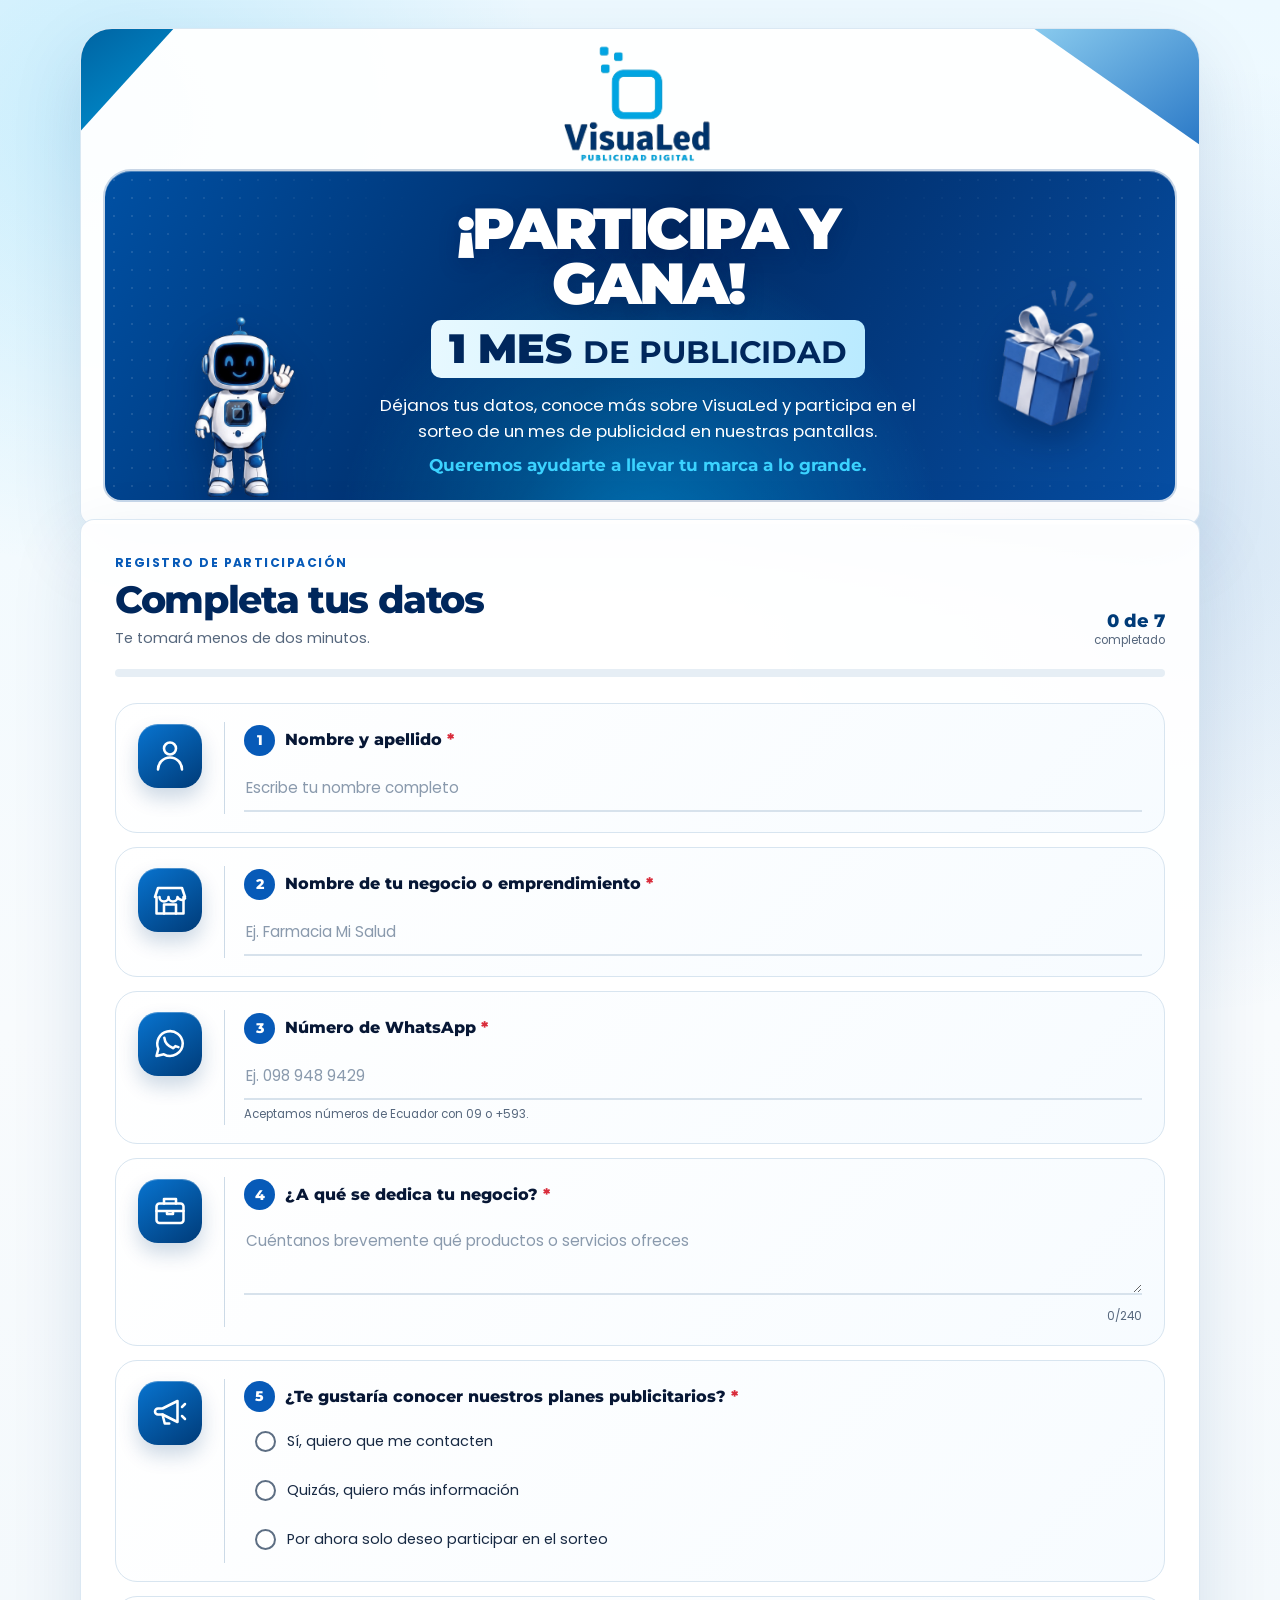
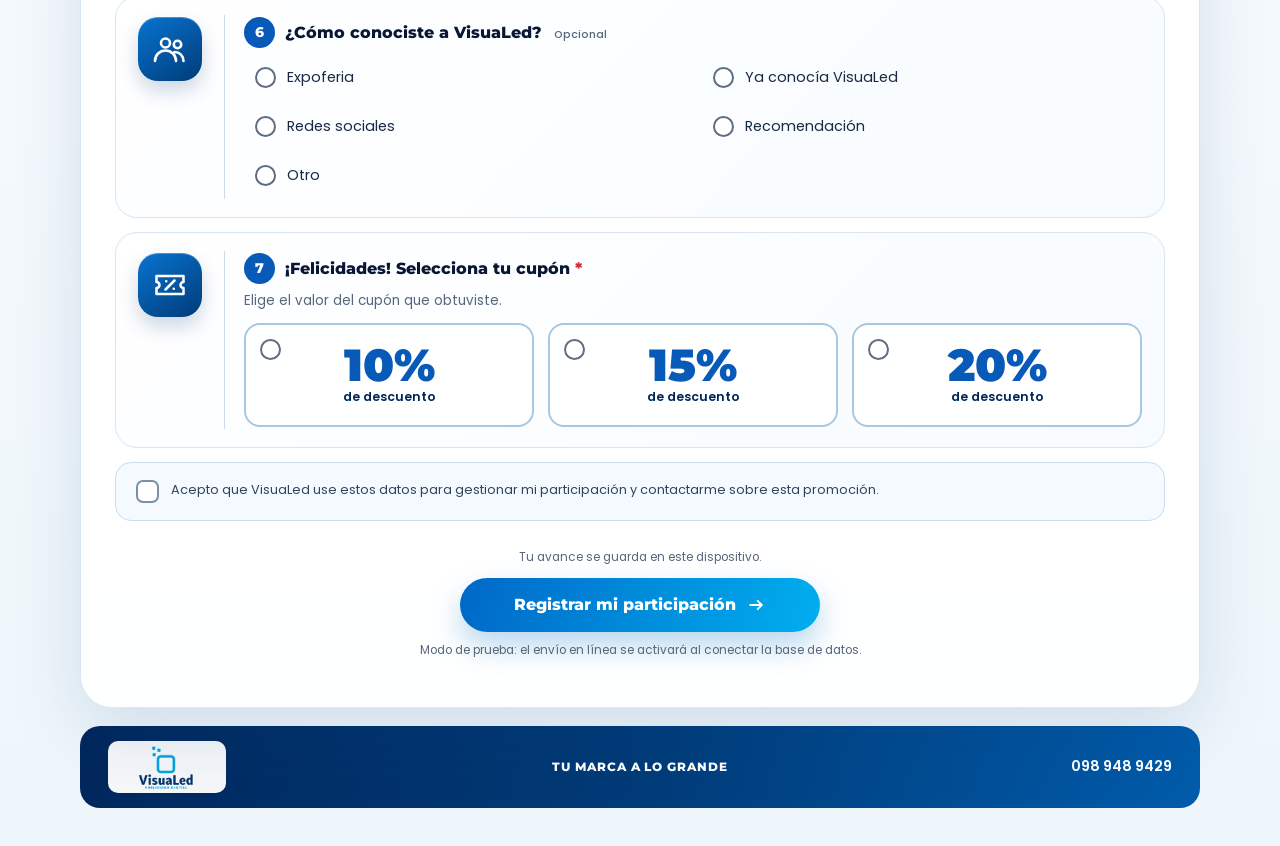
==== Formulario/index.html @ 1c3c12c1 "feat: implement new contact form with dedicated assets and styles, and update branding assets across" ====
<!doctype html>
<html lang="es">

<head>
  <meta charset="utf-8">
  <meta name="viewport" content="width=device-width, initial-scale=1, viewport-fit=cover">
  <meta name="theme-color" content="#003b78">
  <meta name="robots" content="noindex, nofollow">
  <meta name="description" content="Participa por un mes de publicidad en las pantallas de VisuaLed.">
  <link rel="canonical" href="https://visualed-ec.com/Formulario/">
  <link rel="preconnect" href="https://fonts.googleapis.com">
  <link rel="preconnect" href="https://fonts.gstatic.com" crossorigin>
  <link href="https://fonts.googleapis.com/css2?family=Montserrat:wght@600;700;800;900&family=Poppins:wght@400;500;600;700&display=swap" rel="stylesheet">
  <link rel="icon" href="../favicon.ico" sizes="any">
  <link rel="stylesheet" href="styles.css">
  <title>Participa y gana | VisuaLed</title>
</head>

<body>
  <svg class="svg-sprite" aria-hidden="true">
    <symbol id="icon-user" viewBox="0 0 24 24">
      <circle cx="12" cy="7" r="4"></circle>
      <path d="M4 21c0-4.4 3.6-8 8-8s8 3.6 8 8"></path>
    </symbol>
    <symbol id="icon-store" viewBox="0 0 24 24">
      <path d="M3 10v11h18V10"></path>
      <path d="M2 10l2-6h16l2 6"></path>
      <path d="M5 10a3 3 0 0 0 6 0 3 3 0 0 0 6 0 3 3 0 0 0 5 1"></path>
      <path d="M8 21v-6h8v6"></path>
    </symbol>
    <symbol id="icon-whatsapp" viewBox="0 0 24 24">
      <path d="M20.5 11.5a8.5 8.5 0 0 1-12.6 7.4L3 20l1.2-4.7A8.5 8.5 0 1 1 20.5 11.5Z"></path>
      <path d="M8.2 7.8c.4 3.8 2.2 5.7 6 7l1.4-1.4 2 .7"></path>
    </symbol>
    <symbol id="icon-briefcase" viewBox="0 0 24 24">
      <rect x="3" y="7" width="18" height="13" rx="2"></rect>
      <path d="M8 7V4h8v3M3 12h18M10 12v2h4v-2"></path>
    </symbol>
    <symbol id="icon-megaphone" viewBox="0 0 24 24">
      <path d="M4 13h3l10 5V4L7 9H4a2 2 0 0 0-2 2v0a2 2 0 0 0 2 2Z"></path>
      <path d="m7 13 1.5 6h3M20 8l2-2M20 14l2 2"></path>
    </symbol>
    <symbol id="icon-people" viewBox="0 0 24 24">
      <circle cx="9" cy="8" r="3"></circle>
      <circle cx="17" cy="9" r="2.5"></circle>
      <path d="M2 20c0-4 3.1-7 7-7s7 3 7 7M15 14c3.5 0 6 2.5 6 6"></path>
    </symbol>
    <symbol id="icon-ticket" viewBox="0 0 24 24">
      <path d="M3 6h18v4a2 2 0 0 0 0 4v4H3v-4a2 2 0 0 0 0-4V6Z"></path>
      <path d="m9 15 6-6M9.5 9.5h.01M14.5 14.5h.01"></path>
    </symbol>
    <symbol id="icon-check" viewBox="0 0 24 24">
      <path d="m5 12 4 4L19 6"></path>
    </symbol>
    <symbol id="icon-arrow" viewBox="0 0 24 24">
      <path d="M5 12h14M14 7l5 5-5 5"></path>
    </symbol>
  </svg>

  <main class="page-shell">
    <section class="campaign" aria-labelledby="campaign-title">
      <a class="brand" href="../index.html" aria-label="Volver al inicio de VisuaLed">
        <img src="../imagenes/visualed_logo.png" width="766" height="558" alt="VisuaLed Publicidad Digital">
      </a>

      <div class="campaign-stage">
        <img class="campaign-character campaign-character--mascot" src="../imagenes/mascota_viusaled.png" width="512" height="512" alt="Mascota robot de VisuaLed saludando">

        <div class="campaign-copy">
          <p class="campaign-kicker">¡Participa y gana!</p>
          <h1 id="campaign-title"><span>1 mes</span> de publicidad</h1>
          <p>Déjanos tus datos, conoce más sobre VisuaLed y participa en el sorteo de un mes de publicidad en nuestras pantallas.</p>
          <strong>Queremos ayudarte a llevar tu marca a lo grande.</strong>
        </div>

        <img class="campaign-character campaign-character--gift" src="../imagenes/regalo_visualed.png" width="512" height="512" alt="Regalo azul de la promoción">
      </div>
    </section>

    <section class="form-panel" aria-labelledby="form-title">
      <div class="form-intro">
        <div>
          <p class="eyebrow">Registro de participación</p>
          <h2 id="form-title">Completa tus datos</h2>
          <p>Te tomará menos de dos minutos.</p>
        </div>
        <div class="progress-copy" aria-live="polite">
          <span id="progressText">0 de 7</span>
          <small>completado</small>
        </div>
      </div>

      <div class="progress-track" aria-hidden="true">
        <span id="progressBar"></span>
      </div>

      <form id="campaignForm" novalidate>
        <div class="honeypot" aria-hidden="true">
          <label for="website">No completar este campo</label>
          <input id="website" name="website" type="text" tabindex="-1" autocomplete="off">
        </div>

        <section class="question-card" data-step="1">
          <div class="question-icon" aria-hidden="true"><svg><use href="#icon-user"></use></svg></div>
          <div class="question-content">
            <div class="question-heading">
              <span class="step-number">1</span>
              <label for="fullName">Nombre y apellido <em>*</em></label>
              <span class="step-check" aria-hidden="true"><svg><use href="#icon-check"></use></svg></span>
            </div>
            <input id="fullName" name="full_name" type="text" minlength="3" maxlength="90" autocomplete="name" placeholder="Escribe tu nombre completo" required aria-describedby="fullNameError">
            <p class="field-error" id="fullNameError"></p>
          </div>
        </section>

        <section class="question-card" data-step="2">
          <div class="question-icon" aria-hidden="true"><svg><use href="#icon-store"></use></svg></div>
          <div class="question-content">
            <div class="question-heading">
              <span class="step-number">2</span>
              <label for="businessName">Nombre de tu negocio o emprendimiento <em>*</em></label>
              <span class="step-check" aria-hidden="true"><svg><use href="#icon-check"></use></svg></span>
            </div>
            <input id="businessName" name="business_name" type="text" minlength="2" maxlength="110" autocomplete="organization" placeholder="Ej. Farmacia Mi Salud" required aria-describedby="businessNameError">
            <p class="field-error" id="businessNameError"></p>
          </div>
        </section>

        <section class="question-card" data-step="3">
          <div class="question-icon" aria-hidden="true"><svg><use href="#icon-whatsapp"></use></svg></div>
          <div class="question-content">
            <div class="question-heading">
              <span class="step-number">3</span>
              <label for="whatsapp">Número de WhatsApp <em>*</em></label>
              <span class="step-check" aria-hidden="true"><svg><use href="#icon-check"></use></svg></span>
            </div>
            <input id="whatsapp" name="whatsapp" type="tel" inputmode="tel" maxlength="16" autocomplete="tel" placeholder="Ej. 098 948 9429" required aria-describedby="whatsappHint whatsappError">
            <p class="field-hint" id="whatsappHint">Aceptamos números de Ecuador con 09 o +593.</p>
            <p class="field-error" id="whatsappError"></p>
          </div>
        </section>

        <section class="question-card" data-step="4">
          <div class="question-icon" aria-hidden="true"><svg><use href="#icon-briefcase"></use></svg></div>
          <div class="question-content">
            <div class="question-heading">
              <span class="step-number">4</span>
              <label for="businessActivity">¿A qué se dedica tu negocio? <em>*</em></label>
              <span class="step-check" aria-hidden="true"><svg><use href="#icon-check"></use></svg></span>
            </div>
            <textarea id="businessActivity" name="business_activity" rows="2" minlength="4" maxlength="240" placeholder="Cuéntanos brevemente qué productos o servicios ofreces" required aria-describedby="businessActivityError"></textarea>
            <div class="field-meta"><span></span><span id="activityCounter">0/240</span></div>
            <p class="field-error" id="businessActivityError"></p>
          </div>
        </section>

        <fieldset class="question-card" data-step="5">
          <legend class="sr-only">¿Te gustaría conocer nuestros planes publicitarios?</legend>
          <div class="question-icon" aria-hidden="true"><svg><use href="#icon-megaphone"></use></svg></div>
          <div class="question-content">
            <div class="question-heading">
              <span class="step-number">5</span>
              <span class="question-label">¿Te gustaría conocer nuestros planes publicitarios? <em>*</em></span>
              <span class="step-check" aria-hidden="true"><svg><use href="#icon-check"></use></svg></span>
            </div>
            <div class="choice-list" role="radiogroup" aria-describedby="planInterestError">
              <label class="choice-row"><input type="radio" name="plan_interest" value="contactar" required><span class="radio-mark"></span><span>Sí, quiero que me contacten</span></label>
              <label class="choice-row"><input type="radio" name="plan_interest" value="informacion"><span class="radio-mark"></span><span>Quizás, quiero más información</span></label>
              <label class="choice-row"><input type="radio" name="plan_interest" value="solo_sorteo"><span class="radio-mark"></span><span>Por ahora solo deseo participar en el sorteo</span></label>
            </div>
            <p class="field-error" id="planInterestError"></p>
          </div>
        </fieldset>

        <fieldset class="question-card" data-step="6">
          <legend class="sr-only">¿Cómo conociste a VisuaLed?</legend>
          <div class="question-icon" aria-hidden="true"><svg><use href="#icon-people"></use></svg></div>
          <div class="question-content">
            <div class="question-heading">
              <span class="step-number">6</span>
              <span class="question-label">¿Cómo conociste a VisuaLed? <small>Opcional</small></span>
              <span class="step-check" aria-hidden="true"><svg><use href="#icon-check"></use></svg></span>
            </div>
            <div class="choice-list choice-list--grid" role="radiogroup">
              <label class="choice-row"><input type="radio" name="source" value="expoferia"><span class="radio-mark"></span><span>Expoferia</span></label>
              <label class="choice-row"><input type="radio" name="source" value="ya_conocia"><span class="radio-mark"></span><span>Ya conocía VisuaLed</span></label>
              <label class="choice-row"><input type="radio" name="source" value="redes_sociales"><span class="radio-mark"></span><span>Redes sociales</span></label>
              <label class="choice-row"><input type="radio" name="source" value="recomendacion"><span class="radio-mark"></span><span>Recomendación</span></label>
              <label class="choice-row"><input type="radio" name="source" value="otro"><span class="radio-mark"></span><span>Otro</span></label>
            </div>
          </div>
        </fieldset>

        <fieldset class="question-card question-card--coupon" data-step="7">
          <legend class="sr-only">Selecciona el cupón de descuento que obtuviste</legend>
          <div class="question-icon" aria-hidden="true"><svg><use href="#icon-ticket"></use></svg></div>
          <div class="question-content">
            <div class="question-heading">
              <span class="step-number">7</span>
              <span class="question-label">¡Felicidades! Selecciona tu cupón <em>*</em></span>
              <span class="step-check" aria-hidden="true"><svg><use href="#icon-check"></use></svg></span>
            </div>
            <p class="coupon-help">Elige el valor del cupón que obtuviste.</p>
            <div class="coupon-grid" role="radiogroup" aria-describedby="couponError">
              <label class="coupon-option"><input type="radio" name="coupon" value="10" required><span class="coupon-face"><span class="radio-mark"></span><strong>10%</strong><small>de descuento</small></span></label>
              <label class="coupon-option"><input type="radio" name="coupon" value="15"><span class="coupon-face"><span class="radio-mark"></span><strong>15%</strong><small>de descuento</small></span></label>
              <label class="coupon-option"><input type="radio" name="coupon" value="20"><span class="coupon-face"><span class="radio-mark"></span><strong>20%</strong><small>de descuento</small></span></label>
            </div>
            <p class="field-error" id="couponError"></p>
          </div>
        </fieldset>

        <div class="consent-card">
          <label class="consent-row">
            <input id="consent" name="consent" type="checkbox" required aria-describedby="consentError">
            <span class="checkbox-mark"><svg><use href="#icon-check"></use></svg></span>
            <span>Acepto que VisuaLed use estos datos para gestionar mi participación y contactarme sobre esta promoción.</span>
          </label>
          <p class="field-error" id="consentError"></p>
        </div>

        <div class="submit-zone">
          <p class="save-status" id="saveStatus" aria-live="polite">Tu avance se guarda en este dispositivo.</p>
          <button class="submit-button" id="submitButton" type="submit">
            <span>Registrar mi participación</span>
            <svg aria-hidden="true"><use href="#icon-arrow"></use></svg>
          </button>
          <p class="submit-note">Modo de prueba: el envío en línea se activará al conectar la base de datos.</p>
          <div class="form-message" id="formMessage" role="alert" aria-live="assertive"></div>
        </div>
      </form>
    </section>

    <section class="success-panel" id="successPanel" hidden aria-labelledby="successTitle">
      <div class="success-orbit" aria-hidden="true">
        <span></span><span></span><span></span>
        <svg><use href="#icon-check"></use></svg>
      </div>
      <p class="eyebrow">Registro completado</p>
      <h2 id="successTitle">¡Gracias por participar!</h2>
      <p id="successMessage">Tus datos de prueba quedaron guardados en este dispositivo. Cuando conectemos Supabase, el registro se enviará directamente a VisuaLed.</p>
      <div class="success-summary" id="successSummary"></div>
      <div class="success-actions">
        <button type="button" class="secondary-button" id="newRegistration">Hacer otro registro</button>
        <a class="primary-link" href="https://wa.me/593989489429" target="_blank" rel="noopener">Hablar con VisuaLed</a>
      </div>
    </section>

    <footer class="page-footer">
      <a href="../index.html" class="footer-brand"><img src="../imagenes/visualed_logo.png" width="766" height="558" alt="VisuaLed"></a>
      <p>Tu marca a lo grande</p>
      <a href="https://wa.me/593989489429" target="_blank" rel="noopener">098 948 9429</a>
    </footer>
  </main>

  <script src="app.js" defer></script>
</body>

</html>
---- Formulario/styles.css ----
:root {
  --navy: #003b78;
  --navy-deep: #00275c;
  --blue: #075ab8;
  --cyan: #00aeef;
  --cyan-soft: #dff6ff;
  --ink: #101820;
  --slate: #56677d;
  --line: #d8e5f0;
  --soft: #f2f5f8;
  --white: #ffffff;
  --danger: #d92d3c;
  --success: #0b9d71;
  --shadow: 0 26px 70px rgba(0, 59, 120, 0.13);
  --radius-xl: 32px;
  --radius-lg: 22px;
}

* {
  box-sizing: border-box;
}

html {
  scroll-behavior: smooth;
}

body {
  min-width: 320px;
  margin: 0;
  color: var(--ink);
  background:
    radial-gradient(circle at 8% 5%, rgba(0, 174, 239, 0.16), transparent 28rem),
    radial-gradient(circle at 92% 22%, rgba(7, 90, 184, 0.12), transparent 30rem),
    linear-gradient(180deg, #edf9ff 0%, #f8fbfd 42%, #eef6fb 100%);
  font-family: "Poppins", "Segoe UI", sans-serif;
  -webkit-font-smoothing: antialiased;
}

button,
input,
textarea {
  font: inherit;
}

button,
label,
input[type="radio"],
input[type="checkbox"] {
  -webkit-tap-highlight-color: transparent;
}

img,
svg {
  display: block;
}

.svg-sprite,
.honeypot {
  position: absolute !important;
  width: 1px !important;
  height: 1px !important;
  overflow: hidden !important;
  clip: rect(0 0 0 0) !important;
  clip-path: inset(50%) !important;
  white-space: nowrap !important;
}

.sr-only {
  position: absolute;
  width: 1px;
  height: 1px;
  padding: 0;
  margin: -1px;
  overflow: hidden;
  clip: rect(0, 0, 0, 0);
  white-space: nowrap;
  border: 0;
}

.page-shell {
  width: min(1120px, calc(100% - 32px));
  margin: 0 auto;
  padding: 28px 0 38px;
}

.campaign,
.form-panel,
.success-panel {
  position: relative;
  border: 1px solid rgba(0, 91, 170, 0.14);
  background: rgba(255, 255, 255, 0.94);
  box-shadow: var(--shadow);
}

.campaign {
  overflow: hidden;
  border-radius: var(--radius-xl) var(--radius-xl) 14px 14px;
}

.campaign::before,
.campaign::after {
  content: "";
  position: absolute;
  z-index: 0;
  pointer-events: none;
}

.campaign::before {
  top: -80px;
  left: -85px;
  width: 250px;
  height: 220px;
  background: linear-gradient(145deg, var(--navy), var(--cyan));
  clip-path: polygon(0 0, 100% 0, 20% 100%, 0 74%);
}

.campaign::after {
  top: -70px;
  right: -64px;
  width: 230px;
  height: 230px;
  background: linear-gradient(145deg, rgba(0, 174, 239, 0.35), var(--blue));
  clip-path: polygon(32% 0, 100% 0, 100% 100%, 0 30%);
}

.brand {
  position: relative;
  z-index: 1;
  display: flex;
  width: 270px;
  height: 130px;
  margin: 8px auto 2px;
  align-items: center;
  justify-content: center;
  border-radius: 18px;
}

.brand img {
  width: 100%;
  height: 100%;
  object-fit: contain;
}

.brand:focus-visible,
.footer-brand:focus-visible,
.primary-link:focus-visible,
.secondary-button:focus-visible,
.submit-button:focus-visible {
  outline: 4px solid rgba(0, 174, 239, 0.38);
  outline-offset: 4px;
}

.campaign-stage {
  position: relative;
  z-index: 1;
  display: grid;
  min-height: 325px;
  grid-template-columns: minmax(160px, 0.78fr) minmax(0, 2.25fr) minmax(150px, 0.72fr);
  align-items: end;
  gap: 16px;
  margin: 0 22px 22px;
  padding: 30px 32px 0;
  overflow: hidden;
  color: var(--white);
  border: 2px solid rgba(255, 255, 255, 0.78);
  border-radius: 28px 28px 18px 18px;
  background:
    radial-gradient(circle at 50% 115%, rgba(0, 174, 239, 0.52), transparent 46%),
    linear-gradient(120deg, #0050a3 0%, #002a64 48%, #064ea3 100%);
  box-shadow: inset 0 1px 0 rgba(255, 255, 255, 0.3);
}

.campaign-stage::before {
  content: "";
  position: absolute;
  inset: 0;
  pointer-events: none;
  opacity: 0.26;
  background-image: radial-gradient(circle, rgba(255, 255, 255, 0.48) 1.2px, transparent 1.5px);
  background-size: 18px 18px;
  mask-image: linear-gradient(90deg, #000, transparent 30%, transparent 70%, #000);
}

.campaign-character {
  position: relative;
  z-index: 1;
  width: 100%;
  height: auto;
  max-height: 290px;
  object-fit: contain;
  object-position: bottom;
  filter: drop-shadow(0 16px 18px rgba(0, 10, 40, 0.32));
}

.campaign-character--mascot {
  transform: translateY(10px);
}

.campaign-character--gift {
  align-self: center;
  transform: rotate(2deg);
}

.campaign-copy {
  position: relative;
  z-index: 2;
  align-self: center;
  padding-bottom: 24px;
  text-align: center;
}

.campaign-kicker,
.campaign-copy h1,
.campaign-copy strong,
.form-intro h2,
.success-panel h2,
.question-heading {
  font-family: "Montserrat", "Poppins", sans-serif;
}

.campaign-kicker {
  margin: 0 0 10px;
  font-size: clamp(2.15rem, 4.5vw, 3.7rem);
  font-weight: 900;
  line-height: 0.95;
  letter-spacing: -0.045em;
  text-transform: uppercase;
  text-shadow: 0 6px 20px rgba(0, 20, 70, 0.25);
}

.campaign-copy h1 {
  display: inline-flex;
  margin: 0 0 14px;
  padding: 8px 18px;
  align-items: baseline;
  gap: 0.34em;
  color: var(--navy-deep);
  border-radius: 10px;
  background: linear-gradient(100deg, #e8f9ff, #b9eaff);
  font-size: clamp(1.15rem, 2.4vw, 2rem);
  line-height: 1;
  text-transform: uppercase;
}

.campaign-copy h1 span {
  font-size: 1.35em;
  font-weight: 900;
}

.campaign-copy p:not(.campaign-kicker) {
  max-width: 620px;
  margin: 0 auto 9px;
  font-size: clamp(0.88rem, 1.5vw, 1.05rem);
  line-height: 1.55;
}

.campaign-copy strong {
  display: block;
  color: #3bd3ff;
  font-size: clamp(0.86rem, 1.6vw, 1.08rem);
  line-height: 1.35;
}

.form-panel {
  z-index: 2;
  margin-top: -6px;
  padding: 34px;
  border-radius: 14px 14px var(--radius-xl) var(--radius-xl);
}

.form-intro {
  display: flex;
  align-items: end;
  justify-content: space-between;
  gap: 20px;
}

.eyebrow {
  margin: 0 0 4px;
  color: var(--blue);
  font-size: 0.76rem;
  font-weight: 700;
  letter-spacing: 0.12em;
  text-transform: uppercase;
}

.form-intro h2,
.success-panel h2 {
  margin: 0;
  color: var(--navy-deep);
  font-size: clamp(1.65rem, 3vw, 2.45rem);
  font-weight: 800;
  letter-spacing: -0.035em;
}

.form-intro p:last-child {
  margin: 5px 0 0;
  color: var(--slate);
  font-size: 0.9rem;
}

.progress-copy {
  display: grid;
  text-align: right;
}

.progress-copy span {
  color: var(--navy);
  font-family: "Montserrat", sans-serif;
  font-size: 1.15rem;
  font-weight: 800;
}

.progress-copy small {
  color: var(--slate);
  font-size: 0.72rem;
}

.progress-track {
  height: 8px;
  margin: 20px 0 26px;
  overflow: hidden;
  border-radius: 999px;
  background: #e6eef5;
}

.progress-track span {
  display: block;
  width: 0;
  height: 100%;
  border-radius: inherit;
  background: linear-gradient(90deg, var(--blue), var(--cyan));
  box-shadow: 0 0 16px rgba(0, 174, 239, 0.36);
  transition: width 0.36s ease;
}

#campaignForm {
  display: grid;
  gap: 14px;
}

.question-card {
  position: relative;
  display: grid;
  min-width: 0;
  margin: 0;
  padding: 20px 22px;
  grid-template-columns: 86px minmax(0, 1fr);
  gap: 20px;
  border: 1px solid var(--line);
  border-radius: var(--radius-lg);
  background: linear-gradient(135deg, rgba(255, 255, 255, 0.98), rgba(246, 251, 255, 0.92));
  transition: border-color 0.22s ease, box-shadow 0.22s ease, transform 0.22s ease;
}

.question-card::before {
  content: "";
  position: absolute;
  top: 18px;
  bottom: 18px;
  left: 108px;
  width: 1px;
  background: #ccdae7;
}

.question-card:focus-within {
  border-color: rgba(0, 174, 239, 0.65);
  box-shadow: 0 12px 34px rgba(0, 91, 170, 0.1);
  transform: translateY(-1px);
}

.question-card.is-complete {
  border-color: rgba(11, 157, 113, 0.3);
}

.question-card.has-error {
  border-color: rgba(217, 45, 60, 0.56);
}

.question-icon {
  display: grid;
  width: 64px;
  height: 64px;
  place-items: center;
  align-self: start;
  color: var(--white);
  border-radius: 20px;
  background: linear-gradient(145deg, #0874d0, #003b78);
  box-shadow: 0 10px 20px rgba(0, 59, 120, 0.2), inset 0 1px 0 rgba(255, 255, 255, 0.28);
}

.question-icon svg {
  width: 36px;
  height: 36px;
  fill: none;
  stroke: currentColor;
  stroke-width: 1.7;
  stroke-linecap: round;
  stroke-linejoin: round;
}

.question-content {
  min-width: 0;
}

.question-heading {
  display: flex;
  min-height: 32px;
  margin-bottom: 8px;
  align-items: center;
  gap: 10px;
  color: #071735;
  font-size: 1rem;
  font-weight: 800;
  line-height: 1.35;
}

.question-heading label,
.question-label {
  flex: 1;
}

.question-heading em {
  color: var(--danger);
  font-style: normal;
}

.question-label small {
  margin-left: 7px;
  color: var(--slate);
  font-family: "Poppins", sans-serif;
  font-size: 0.68rem;
  font-weight: 500;
}

.step-number,
.step-check {
  display: grid;
  width: 31px;
  height: 31px;
  flex: 0 0 31px;
  place-items: center;
  color: var(--white);
  border-radius: 50%;
  background: var(--blue);
  font-size: 0.86rem;
  font-weight: 800;
}

.step-check {
  display: none;
  background: var(--success);
}

.step-check svg {
  width: 17px;
  height: 17px;
  fill: none;
  stroke: currentColor;
  stroke-width: 2.8;
  stroke-linecap: round;
  stroke-linejoin: round;
}

.question-card.is-complete .step-number {
  display: none;
}

.question-card.is-complete .step-check {
  display: grid;
}

input[type="text"],
input[type="tel"],
textarea {
  width: 100%;
  min-height: 48px;
  padding: 10px 2px;
  color: var(--ink);
  border: 0;
  border-bottom: 2px solid #d7e2ec;
  border-radius: 0;
  outline: 0;
  background: transparent;
  font-size: 0.95rem;
  transition: border-color 0.2s ease, background-color 0.2s ease;
}

textarea {
  min-height: 76px;
  resize: vertical;
}

input[type="text"]::placeholder,
input[type="tel"]::placeholder,
textarea::placeholder {
  color: #8a9aad;
}

input[type="text"]:focus,
input[type="tel"]:focus,
textarea:focus {
  border-color: var(--cyan);
  background: linear-gradient(180deg, transparent, rgba(0, 174, 239, 0.035));
}

.field-hint,
.field-error,
.field-meta {
  margin: 6px 0 0;
  font-size: 0.72rem;
  line-height: 1.45;
}

.field-hint,
.field-meta {
  color: var(--slate);
}

.field-error {
  min-height: 0;
  color: var(--danger);
  font-weight: 600;
}

.field-error:empty {
  display: none;
}

.field-meta {
  display: flex;
  justify-content: space-between;
}

.choice-list {
  display: grid;
  gap: 7px;
}

.choice-list--grid {
  grid-template-columns: repeat(2, minmax(0, 1fr));
  column-gap: 18px;
}

.choice-row {
  display: flex;
  min-height: 42px;
  padding: 8px 10px;
  align-items: center;
  gap: 11px;
  cursor: pointer;
  border: 1px solid transparent;
  border-radius: 12px;
  color: #172943;
  font-size: 0.9rem;
  transition: background-color 0.18s ease, border-color 0.18s ease;
}

.choice-row:hover {
  border-color: #d7e7f2;
  background: #f5fbff;
}

.choice-row input,
.coupon-option input {
  position: absolute;
  opacity: 0;
  pointer-events: none;
}

.radio-mark {
  position: relative;
  width: 21px;
  height: 21px;
  flex: 0 0 21px;
  border: 2px solid #5d6e83;
  border-radius: 50%;
  background: var(--white);
  transition: border-color 0.18s ease, box-shadow 0.18s ease;
}

.choice-row input:checked + .radio-mark,
.coupon-option input:checked + .coupon-face .radio-mark {
  border-color: var(--blue);
  box-shadow: inset 0 0 0 5px var(--white);
  background: var(--blue);
}

.choice-row input:focus-visible + .radio-mark,
.coupon-option input:focus-visible + .coupon-face {
  outline: 3px solid rgba(0, 174, 239, 0.38);
  outline-offset: 3px;
}

.coupon-help {
  margin: -2px 0 12px;
  color: var(--slate);
  font-size: 0.84rem;
}

.coupon-grid {
  display: grid;
  grid-template-columns: repeat(3, minmax(0, 1fr));
  gap: 14px;
}

.coupon-option {
  min-width: 0;
  cursor: pointer;
}

.coupon-face {
  position: relative;
  display: grid;
  min-height: 104px;
  padding: 12px;
  place-items: center;
  align-content: center;
  border: 2px solid #a9c7de;
  border-radius: 16px;
  background: var(--white);
  transition: transform 0.18s ease, border-color 0.18s ease, box-shadow 0.18s ease;
}

.coupon-face .radio-mark {
  position: absolute;
  top: 14px;
  left: 14px;
  margin: 0;
}

.coupon-face strong {
  color: var(--blue);
  font-family: "Montserrat", sans-serif;
  font-size: clamp(1.9rem, 4vw, 2.8rem);
  font-weight: 900;
  line-height: 1;
}

.coupon-face small {
  color: var(--navy-deep);
  font-size: 0.78rem;
  font-weight: 600;
}

.coupon-option:hover .coupon-face {
  transform: translateY(-2px);
  border-color: var(--cyan);
}

.coupon-option input:checked + .coupon-face {
  border-color: var(--blue);
  background: linear-gradient(150deg, #ffffff, #e8f8ff);
  box-shadow: 0 12px 26px rgba(0, 91, 170, 0.14);
}

.consent-card {
  padding: 17px 20px;
  border: 1px solid #cbddea;
  border-radius: 16px;
  background: #f4faff;
}

.consent-row {
  display: flex;
  align-items: flex-start;
  gap: 12px;
  cursor: pointer;
  color: #30445e;
  font-size: 0.8rem;
  line-height: 1.55;
}

.consent-row input {
  position: absolute;
  opacity: 0;
}

.checkbox-mark {
  display: grid;
  width: 23px;
  height: 23px;
  flex: 0 0 23px;
  place-items: center;
  border: 2px solid #7990a8;
  border-radius: 7px;
  background: var(--white);
}

.checkbox-mark svg {
  width: 15px;
  height: 15px;
  opacity: 0;
  fill: none;
  stroke: var(--white);
  stroke-width: 3;
  stroke-linecap: round;
  stroke-linejoin: round;
}

.consent-row input:checked + .checkbox-mark {
  border-color: var(--blue);
  background: var(--blue);
}

.consent-row input:checked + .checkbox-mark svg {
  opacity: 1;
}

.consent-row input:focus-visible + .checkbox-mark {
  outline: 3px solid rgba(0, 174, 239, 0.38);
  outline-offset: 3px;
}

.submit-zone {
  padding: 14px 0 2px;
  text-align: center;
}

.save-status,
.submit-note {
  margin: 0 0 12px;
  color: var(--slate);
  font-size: 0.74rem;
}

.submit-button,
.primary-link,
.secondary-button {
  display: inline-flex;
  min-height: 54px;
  align-items: center;
  justify-content: center;
  gap: 10px;
  border-radius: 999px;
  font-family: "Montserrat", "Poppins", sans-serif;
  font-weight: 800;
  text-decoration: none;
  cursor: pointer;
}

.submit-button {
  min-width: min(100%, 360px);
  padding: 14px 24px;
  color: var(--white);
  border: 0;
  background: linear-gradient(105deg, #0068c7, #00aeef);
  box-shadow: 0 14px 30px rgba(0, 113, 198, 0.28);
  transition: transform 0.2s ease, box-shadow 0.2s ease, opacity 0.2s ease;
}

.submit-button svg {
  width: 20px;
  height: 20px;
  fill: none;
  stroke: currentColor;
  stroke-width: 2.2;
  stroke-linecap: round;
  stroke-linejoin: round;
}

.submit-button:hover:not(:disabled) {
  transform: translateY(-2px);
  box-shadow: 0 18px 36px rgba(0, 113, 198, 0.34);
}

.submit-button:disabled {
  cursor: wait;
  opacity: 0.65;
}

.submit-note {
  margin: 10px 0 0;
}

.form-message {
  max-width: 620px;
  margin: 12px auto 0;
  color: var(--danger);
  font-size: 0.82rem;
  font-weight: 600;
}

.success-panel {
  padding: clamp(32px, 7vw, 72px) 24px;
  border-radius: var(--radius-xl);
  text-align: center;
}

.success-panel[hidden] {
  display: none;
}

.success-orbit {
  position: relative;
  display: grid;
  width: 92px;
  height: 92px;
  margin: 0 auto 22px;
  place-items: center;
  color: var(--white);
  border-radius: 50%;
  background: linear-gradient(145deg, var(--blue), var(--cyan));
  box-shadow: 0 18px 35px rgba(0, 91, 170, 0.24);
}

.success-orbit > svg {
  width: 46px;
  height: 46px;
  fill: none;
  stroke: currentColor;
  stroke-width: 2.4;
  stroke-linecap: round;
  stroke-linejoin: round;
}

.success-orbit span {
  position: absolute;
  width: 8px;
  height: 8px;
  border-radius: 50%;
  background: var(--cyan);
}

.success-orbit span:nth-child(1) { top: -10px; left: 16px; }
.success-orbit span:nth-child(2) { top: 8px; right: -11px; width: 12px; height: 12px; }
.success-orbit span:nth-child(3) { bottom: 2px; left: -15px; width: 6px; height: 6px; }

.success-panel > p:not(.eyebrow) {
  max-width: 650px;
  margin: 12px auto 24px;
  color: var(--slate);
  line-height: 1.65;
}

.success-summary {
  display: grid;
  max-width: 520px;
  margin: 0 auto 26px;
  padding: 18px;
  grid-template-columns: repeat(2, minmax(0, 1fr));
  gap: 12px;
  border: 1px solid var(--line);
  border-radius: 18px;
  background: var(--soft);
  text-align: left;
}

.summary-item small,
.summary-item strong {
  display: block;
}

.summary-item small {
  color: var(--slate);
  font-size: 0.68rem;
}

.summary-item strong {
  overflow: hidden;
  color: var(--navy-deep);
  font-size: 0.9rem;
  text-overflow: ellipsis;
  white-space: nowrap;
}

.success-actions {
  display: flex;
  justify-content: center;
  gap: 12px;
  flex-wrap: wrap;
}

.primary-link,
.secondary-button {
  min-width: 190px;
  padding: 13px 20px;
  font-size: 0.82rem;
}

.primary-link {
  color: var(--white);
  background: var(--blue);
}

.secondary-button {
  color: var(--navy);
  border: 2px solid #b4cde0;
  background: var(--white);
}

.page-footer {
  display: grid;
  min-height: 82px;
  margin-top: 18px;
  padding: 12px 28px;
  grid-template-columns: 1fr 1fr 1fr;
  align-items: center;
  gap: 16px;
  color: var(--white);
  border-radius: 20px;
  background: linear-gradient(100deg, var(--navy-deep), var(--navy), #005cab);
}

.footer-brand {
  display: block;
  width: 118px;
  height: 52px;
  padding: 2px 8px;
  border-radius: 10px;
  background: rgba(255, 255, 255, 0.96);
}

.footer-brand img {
  width: 100%;
  height: 100%;
  object-fit: contain;
}

.page-footer p {
  margin: 0;
  text-align: center;
  font-family: "Montserrat", sans-serif;
  font-size: 0.78rem;
  font-weight: 800;
  letter-spacing: 0.08em;
  text-transform: uppercase;
}

.page-footer > a:last-child {
  color: var(--white);
  font-size: 0.9rem;
  font-weight: 600;
  text-align: right;
  text-decoration: none;
}

@media (max-width: 780px) {
  .page-shell {
    width: min(100% - 20px, 680px);
    padding-top: 10px;
  }

  .campaign {
    border-radius: 24px 24px 12px 12px;
  }

  .campaign::before {
    width: 150px;
    height: 150px;
    top: -54px;
    left: -58px;
  }

  .campaign::after {
    width: 145px;
    height: 145px;
    top: -45px;
    right: -48px;
  }

  .brand {
    width: 205px;
    height: 105px;
    margin-top: 0;
  }

  .campaign-stage {
    min-height: 0;
    margin: 0 10px 10px;
    padding: 24px 18px 0;
    grid-template-columns: 0.9fr 1fr;
    grid-template-areas:
      "copy copy"
      "mascot gift";
    gap: 4px 14px;
    border-radius: 22px 22px 14px 14px;
  }

  .campaign-copy {
    grid-area: copy;
    padding: 0;
  }

  .campaign-character--mascot {
    grid-area: mascot;
    width: min(100%, 210px);
    justify-self: center;
  }

  .campaign-character--gift {
    grid-area: gift;
    width: min(100%, 190px);
    justify-self: center;
  }

  .campaign-kicker {
    font-size: clamp(1.85rem, 9.5vw, 3rem);
  }

  .campaign-copy h1 {
    margin-bottom: 12px;
    font-size: clamp(1rem, 4.4vw, 1.35rem);
  }

  .campaign-copy p:not(.campaign-kicker) {
    font-size: 0.82rem;
  }

  .form-panel {
    padding: 24px 14px;
    border-radius: 12px 12px 24px 24px;
  }

  .question-card {
    padding: 17px 14px;
    grid-template-columns: 52px minmax(0, 1fr);
    gap: 12px;
    border-radius: 18px;
  }

  .question-card::before {
    display: none;
  }

  .question-icon {
    width: 48px;
    height: 48px;
    border-radius: 15px;
  }

  .question-icon svg {
    width: 27px;
    height: 27px;
  }

  .question-heading {
    align-items: flex-start;
    font-size: 0.89rem;
  }

  .step-number,
  .step-check {
    width: 27px;
    height: 27px;
    flex-basis: 27px;
    font-size: 0.76rem;
  }

  .choice-list--grid {
    grid-template-columns: 1fr;
  }

  .coupon-grid {
    gap: 8px;
  }

  .coupon-face {
    min-height: 92px;
    padding: 9px 4px;
  }

  .coupon-face .radio-mark {
    position: static;
    margin: 0 0 5px;
    width: 18px;
    height: 18px;
    flex-basis: 18px;
  }

  .coupon-face strong {
    font-size: clamp(1.45rem, 8vw, 2rem);
  }

  .coupon-face small {
    font-size: 0.64rem;
  }
}

@media (max-width: 520px) {
  .page-shell {
    width: 100%;
    padding: 0;
  }

  .campaign,
  .form-panel,
  .success-panel {
    border-right: 0;
    border-left: 0;
    box-shadow: none;
  }

  .campaign,
  .form-panel,
  .success-panel,
  .page-footer {
    border-radius: 0;
  }

  .brand {
    width: 175px;
    height: 90px;
  }

  .campaign-stage {
    margin: 0 8px 8px;
    padding: 20px 12px 0;
  }

  .campaign-copy p:not(.campaign-kicker) {
    max-width: 340px;
  }

  .campaign-copy strong {
    font-size: 0.8rem;
  }

  .form-intro {
    align-items: flex-start;
  }

  .form-intro h2 {
    font-size: 1.55rem;
  }

  .progress-copy span {
    font-size: 0.95rem;
  }

  .question-card {
    grid-template-columns: 42px minmax(0, 1fr);
    gap: 10px;
  }

  .question-icon {
    width: 40px;
    height: 40px;
    border-radius: 13px;
  }

  .question-icon svg {
    width: 24px;
    height: 24px;
  }

  .question-heading {
    gap: 7px;
  }

  .choice-row {
    padding-left: 4px;
    font-size: 0.82rem;
  }

  input[type="text"],
  input[type="tel"],
  textarea {
    font-size: 16px;
  }

  .consent-card {
    padding: 15px;
  }

  .submit-button {
    width: 100%;
  }

  .success-summary {
    grid-template-columns: 1fr;
  }

  .success-actions {
    display: grid;
  }

  .page-footer {
    margin-top: 0;
    padding: 18px;
    grid-template-columns: 1fr;
    justify-items: center;
  }

  .page-footer > a:last-child {
    text-align: center;
  }
}

@media (max-width: 370px) {
  .campaign-copy h1 {
    display: flex;
    flex-wrap: wrap;
    justify-content: center;
  }

  .question-card {
    padding: 15px 10px;
  }

  .coupon-grid {
    grid-template-columns: 1fr;
  }

  .coupon-face {
    min-height: 72px;
    grid-template-columns: auto auto;
    column-gap: 8px;
  }

  .coupon-face .radio-mark {
    grid-row: span 2;
    margin: 0;
  }
}

@media (prefers-reduced-motion: reduce) {
  html {
    scroll-behavior: auto;
  }

  *,
  *::before,
  *::after {
    animation-duration: 0.01ms !important;
    animation-iteration-count: 1 !important;
    transition-duration: 0.01ms !important;
  }
}
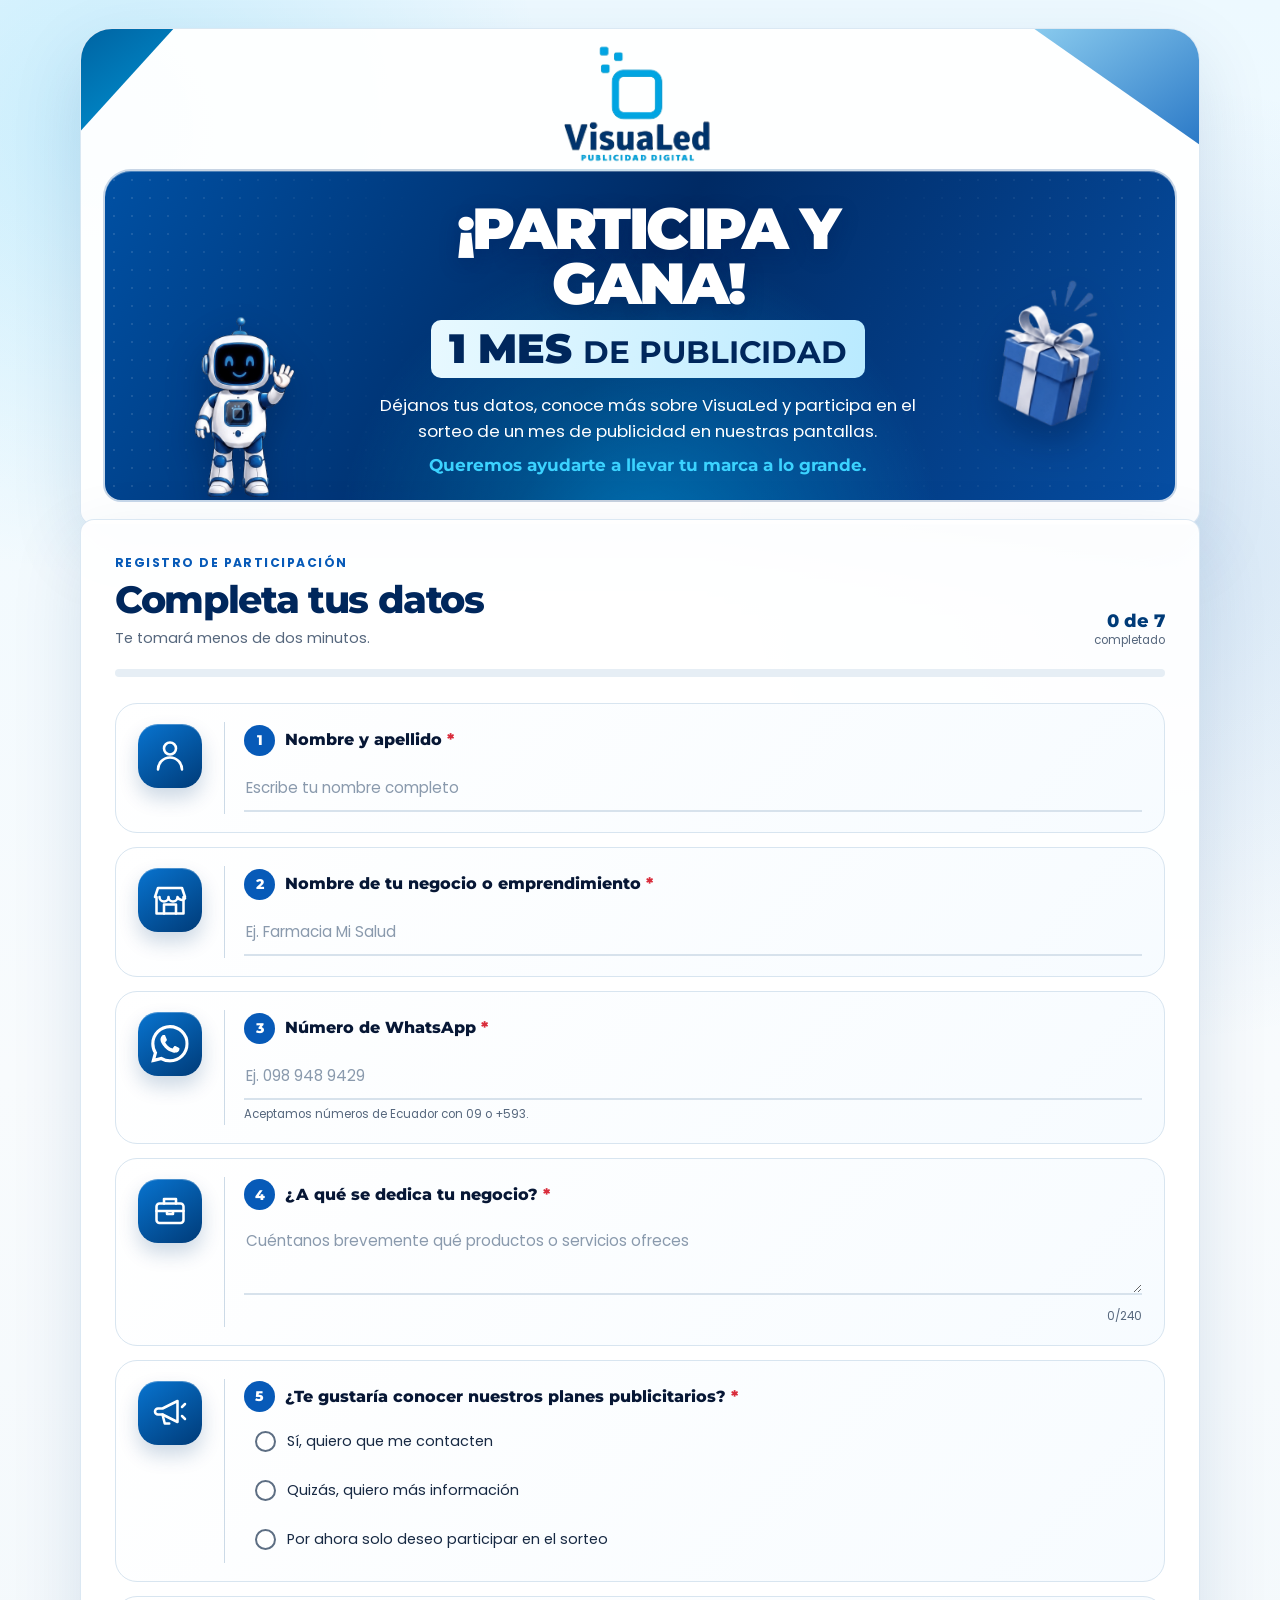
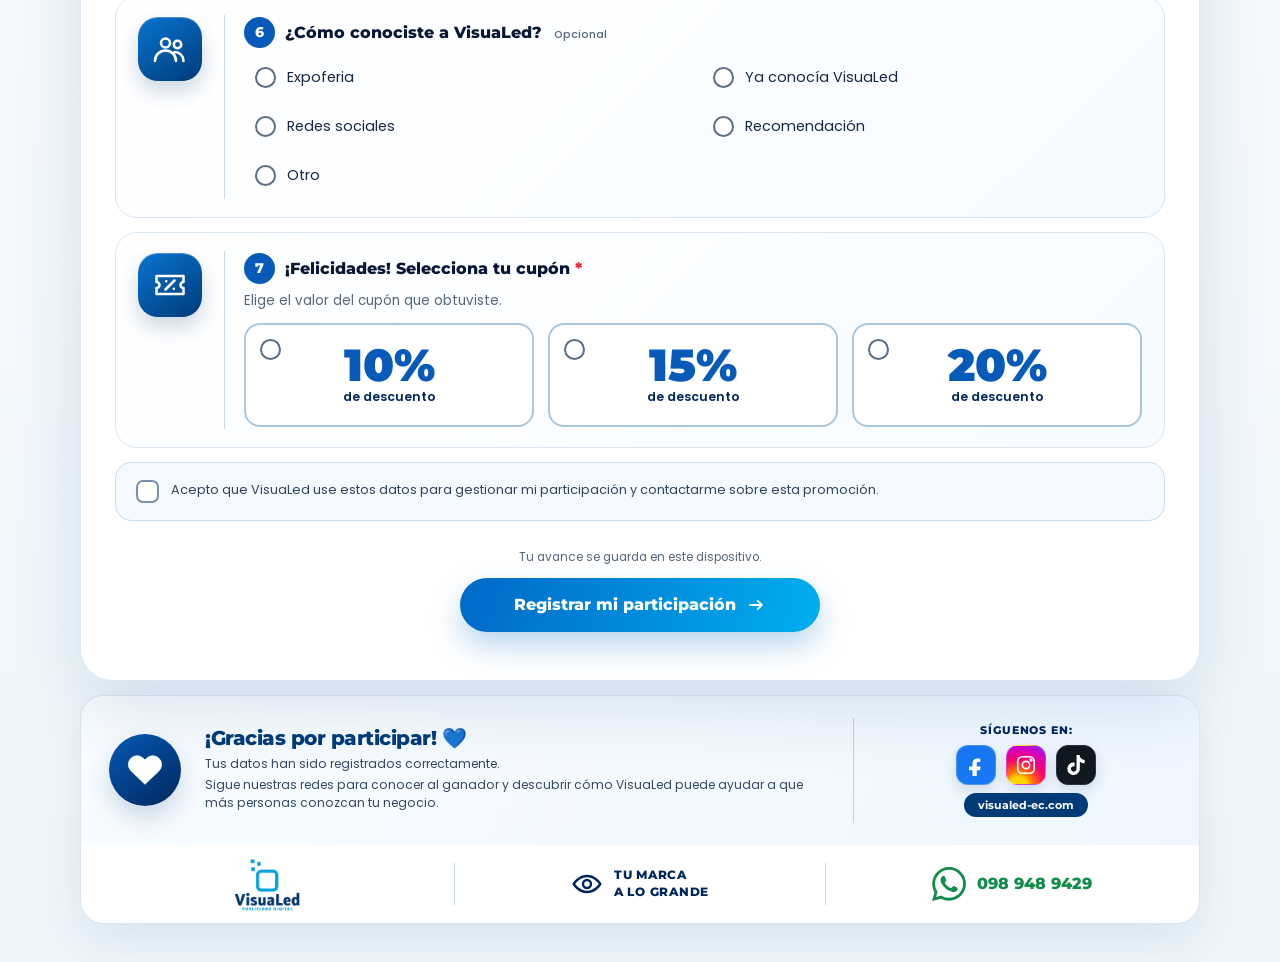
==== commit 00e54106: "feat: implement campaign registration page with form validation and new assets" ====
--- a/Formulario/index.html
+++ b/Formulario/index.html
@@ -29,8 +29,7 @@
       <path d="M8 21v-6h8v6"></path>
     </symbol>
     <symbol id="icon-whatsapp" viewBox="0 0 24 24">
-      <path d="M20.5 11.5a8.5 8.5 0 0 1-12.6 7.4L3 20l1.2-4.7A8.5 8.5 0 1 1 20.5 11.5Z"></path>
-      <path d="M8.2 7.8c.4 3.8 2.2 5.7 6 7l1.4-1.4 2 .7"></path>
+      <path fill="currentColor" stroke="none" d="M17.47 14.38c-.3-.15-1.76-.87-2.03-.97-.27-.1-.47-.15-.67.15-.2.3-.77.97-.94 1.17-.17.2-.35.22-.64.07-.3-.15-1.26-.46-2.39-1.47-.88-.79-1.48-1.76-1.65-2.06-.17-.3-.02-.46.13-.61.13-.13.3-.35.45-.52.15-.17.2-.3.3-.5.1-.2.05-.37-.03-.52-.07-.15-.67-1.61-.92-2.21-.24-.58-.49-.5-.67-.51h-.57c-.2 0-.52.07-.79.37-.27.3-1.04 1.02-1.04 2.48 0 1.46 1.07 2.88 1.21 3.07.15.2 2.1 3.2 5.08 4.49.71.31 1.26.49 1.69.63.71.23 1.36.2 1.87.12.57-.09 1.76-.72 2.01-1.41.25-.69.25-1.29.17-1.41-.07-.12-.27-.2-.57-.35M12.05 21.79h-.01a9.87 9.87 0 0 1-5.03-1.38l-.36-.21-3.74.98 1-3.65-.24-.37a9.86 9.86 0 0 1-1.51-5.26A9.89 9.89 0 0 1 12.05 2a9.82 9.82 0 0 1 6.99 2.9 9.83 9.83 0 0 1 2.89 7c0 5.45-4.44 9.88-9.88 9.88M20.46 3.49A11.82 11.82 0 0 0 12.05 0C5.5 0 .16 5.34.16 11.89c0 2.1.55 4.14 1.59 5.95L.06 24l6.3-1.65a11.88 11.88 0 0 0 5.68 1.45h.01c6.55 0 11.89-5.34 11.89-11.89a11.82 11.82 0 0 0-3.48-8.42"></path>
     </symbol>
     <symbol id="icon-briefcase" viewBox="0 0 24 24">
       <rect x="3" y="7" width="18" height="13" rx="2"></rect>
@@ -51,6 +50,13 @@
     </symbol>
     <symbol id="icon-check" viewBox="0 0 24 24">
       <path d="m5 12 4 4L19 6"></path>
+    </symbol>
+    <symbol id="icon-eye" viewBox="0 0 24 24">
+      <path d="M2 12s3.7-6 10-6 10 6 10 6-3.7 6-10 6S2 12 2 12Z"></path>
+      <circle cx="12" cy="12" r="3"></circle>
+    </symbol>
+    <symbol id="icon-heart" viewBox="0 0 24 24">
+      <path d="M20.8 4.6a5.5 5.5 0 0 0-7.8 0L12 5.7l-1.1-1.1a5.5 5.5 0 0 0-7.8 7.8l1.1 1.1L12 21l7.8-7.5 1.1-1.1a5.5 5.5 0 0 0-.1-7.8Z"></path>
     </symbol>
     <symbol id="icon-arrow" viewBox="0 0 24 24">
       <path d="M5 12h14M14 7l5 5-5 5"></path>
@@ -127,7 +133,7 @@
         </section>
 
         <section class="question-card" data-step="3">
-          <div class="question-icon" aria-hidden="true"><svg><use href="#icon-whatsapp"></use></svg></div>
+          <div class="question-icon question-icon--whatsapp" aria-hidden="true"><svg><use href="#icon-whatsapp"></use></svg></div>
           <div class="question-content">
             <div class="question-heading">
               <span class="step-number">3</span>
@@ -225,7 +231,6 @@
             <span>Registrar mi participación</span>
             <svg aria-hidden="true"><use href="#icon-arrow"></use></svg>
           </button>
-          <p class="submit-note">Modo de prueba: el envío en línea se activará al conectar la base de datos.</p>
           <div class="form-message" id="formMessage" role="alert" aria-live="assertive"></div>
         </div>
       </form>
@@ -246,10 +251,41 @@
       </div>
     </section>
 
-    <footer class="page-footer">
-      <a href="../index.html" class="footer-brand"><img src="../imagenes/visualed_logo.png" width="766" height="558" alt="VisuaLed"></a>
-      <p>Tu marca a lo grande</p>
-      <a href="https://wa.me/593989489429" target="_blank" rel="noopener">098 948 9429</a>
+    <footer class="page-footer" aria-label="Información y redes de VisuaLed">
+      <div class="thanks-panel">
+        <div class="thanks-copy">
+          <div class="thanks-heart" aria-hidden="true"><svg><use href="#icon-heart"></use></svg></div>
+          <div>
+            <h2>¡Gracias por participar! <span aria-hidden="true">💙</span></h2>
+            <p>Tus datos han sido registrados correctamente.</p>
+            <p>Sigue nuestras redes para conocer al ganador y descubrir cómo VisuaLed puede ayudar a que más personas conozcan tu negocio.</p>
+          </div>
+        </div>
+
+        <div class="follow-panel">
+          <p>Síguenos en:</p>
+          <div class="social-links">
+            <a class="social-link social-link--facebook" href="https://www.facebook.com/visualed.ec" target="_blank" rel="noopener" aria-label="VisuaLed en Facebook">
+              <svg viewBox="0 0 24 24" aria-hidden="true"><path d="M14.5 8H17V4.2c-.4-.1-1.9-.2-3.5-.2C10.2 4 8 6 8 9.7V13H4v4.3h4V24h4.9v-6.7h3.8l.6-4.3h-4.4V10c0-1.3.4-2 1.6-2Z"></path></svg>
+            </a>
+            <a class="social-link social-link--instagram" href="https://www.instagram.com/visualed.ec/" target="_blank" rel="noopener" aria-label="VisuaLed en Instagram">
+              <svg viewBox="0 0 24 24" aria-hidden="true"><rect x="3" y="3" width="18" height="18" rx="5"></rect><circle cx="12" cy="12" r="4"></circle><circle cx="17.5" cy="6.5" r="1"></circle></svg>
+            </a>
+            <a class="social-link social-link--tiktok" href="https://www.tiktok.com/@visualed.ec" target="_blank" rel="noopener" aria-label="VisuaLed en TikTok">
+              <svg viewBox="0 0 24 24" aria-hidden="true"><path d="M12.53.02c1.31-.02 2.61-.01 3.91-.02.08 1.53.63 3.09 1.75 4.17 1.12 1.11 2.7 1.62 4.24 1.79v4.03a10.9 10.9 0 0 1-5.82-1.9c-.01 2.92.01 5.84-.02 8.75a7.2 7.2 0 0 1-1.35 3.94 7.23 7.23 0 0 1-5.91 3.21 7.25 7.25 0 0 1-7.73-6.75c-.02-.5-.03-1 .01-1.49a7.28 7.28 0 0 1 8.73-6.7c.02 1.48-.04 2.96-.04 4.44a3.49 3.49 0 0 0-4.38 3.73 3.48 3.48 0 0 0 3.5 2.87 3.43 3.43 0 0 0 3.18-2.67c.1-1.79.06-3.57.07-5.36.01-4.03-.01-8.05.02-12.07Z"></path></svg>
+            </a>
+          </div>
+          <a class="website-link" href="https://visualed-ec.com/">visualed-ec.com</a>
+        </div>
+      </div>
+
+      <div class="footer-utility">
+        <a href="https://visualed-ec.com/" class="footer-brand" aria-label="Ir a la web principal de VisuaLed"><img src="../imagenes/visualed_logo.png" width="766" height="558" alt="VisuaLed Publicidad Digital"></a>
+        <span class="footer-divider" aria-hidden="true"></span>
+        <div class="footer-slogan"><svg aria-hidden="true"><use href="#icon-eye"></use></svg><span>Tu marca<br>a lo grande</span></div>
+        <span class="footer-divider" aria-hidden="true"></span>
+        <a class="footer-whatsapp" href="https://wa.me/593989489429" target="_blank" rel="noopener"><svg aria-hidden="true"><use href="#icon-whatsapp"></use></svg><span>098 948 9429</span></a>
+      </div>
     </footer>
   </main>
 
--- a/Formulario/styles.css
+++ b/Formulario/styles.css
@@ -387,9 +387,11 @@
   border-radius: 20px;
   background: linear-gradient(145deg, #0874d0, #003b78);
   box-shadow: 0 10px 20px rgba(0, 59, 120, 0.2), inset 0 1px 0 rgba(255, 255, 255, 0.28);
+  line-height: 0;
 }
 
 .question-icon svg {
+  margin: auto;
   width: 36px;
   height: 36px;
   fill: none;
@@ -890,25 +892,189 @@
 }
 
 .page-footer {
-  display: grid;
-  min-height: 82px;
-  margin-top: 18px;
-  padding: 12px 28px;
-  grid-template-columns: 1fr 1fr 1fr;
+  margin-top: 14px;
+  overflow: hidden;
+  color: var(--ink);
+  border: 1px solid rgba(0, 91, 170, 0.15);
+  border-radius: 24px;
+  background: var(--white);
+  box-shadow: 0 18px 46px rgba(0, 59, 120, 0.09);
+}
+
+.thanks-panel {
+  display: grid;
+  padding: 22px 28px;
+  grid-template-columns: minmax(0, 1.8fr) minmax(220px, 0.8fr);
   align-items: center;
-  gap: 16px;
+  gap: 28px;
+  background: linear-gradient(115deg, #f8fcff, #eef7ff);
+}
+
+.thanks-copy {
+  display: grid;
+  grid-template-columns: 78px minmax(0, 1fr);
+  align-items: center;
+  gap: 18px;
+}
+
+.thanks-heart {
+  display: grid;
+  width: 72px;
+  height: 72px;
+  place-items: center;
   color: var(--white);
-  border-radius: 20px;
-  background: linear-gradient(100deg, var(--navy-deep), var(--navy), #005cab);
+  border-radius: 50%;
+  background: linear-gradient(145deg, #075ab8, #00275c);
+  box-shadow: 0 12px 24px rgba(0, 59, 120, 0.18);
+}
+
+.thanks-heart svg {
+  width: 38px;
+  height: 38px;
+  fill: currentColor;
+  stroke: currentColor;
+  stroke-width: 0.5;
+}
+
+.thanks-copy h2 {
+  margin: 0 0 5px;
+  color: var(--navy);
+  font-family: "Montserrat", "Poppins", sans-serif;
+  font-size: 1.25rem;
+  font-weight: 800;
+  letter-spacing: -0.025em;
+}
+
+.thanks-copy p {
+  margin: 2px 0;
+  color: #344961;
+  font-size: 0.76rem;
+  line-height: 1.5;
+}
+
+.follow-panel {
+  display: grid;
+  min-height: 105px;
+  padding-left: 28px;
+  place-items: center;
+  align-content: center;
+  border-left: 1px solid #bfd3e4;
+  text-align: center;
+}
+
+.follow-panel > p {
+  margin: 0 0 8px;
+  color: var(--navy-deep);
+  font-family: "Montserrat", sans-serif;
+  font-size: 0.7rem;
+  font-weight: 800;
+  letter-spacing: 0.08em;
+  text-transform: uppercase;
+}
+
+.social-links {
+  display: flex;
+  align-items: center;
+  justify-content: center;
+  gap: 10px;
+  line-height: 0;
+}
+
+.social-link {
+  display: inline-flex;
+  width: 40px;
+  height: 40px;
+  flex: 0 0 40px;
+  align-items: center;
+  justify-content: center;
+  color: var(--white);
+  overflow: hidden;
+  border: 1px solid rgba(255, 255, 255, 0.22);
+  border-radius: 12px;
+  box-shadow: 0 6px 14px rgba(0, 39, 92, 0.14);
+  transition: transform 0.2s ease, box-shadow 0.2s ease;
+}
+
+.social-link:hover {
+  transform: translateY(-2px);
+  box-shadow: 0 9px 18px rgba(0, 39, 92, 0.2);
+}
+
+.social-link:focus-visible,
+.website-link:focus-visible,
+.footer-whatsapp:focus-visible {
+  outline: 3px solid rgba(0, 174, 239, 0.42);
+  outline-offset: 3px;
+}
+
+.social-link svg {
+  width: 22px;
+  height: 22px;
+  flex: 0 0 22px;
+  fill: currentColor;
+}
+
+.social-link--facebook svg {
+  width: 21px;
+  height: 21px;
+}
+
+.social-link--facebook {
+  background: #1877f2;
+}
+
+.social-link--instagram {
+  background: radial-gradient(circle at 30% 105%, #ffd600 0 18%, #ff7a00 30%, #ff0169 55%, #d300c5 78%, #7638fa 100%);
+}
+
+.social-link--instagram svg {
+  fill: none;
+  stroke: currentColor;
+  stroke-width: 1.8;
+}
+
+.social-link--tiktok {
+  background: #101820;
+  border-color: #2b3542;
+}
+
+.social-link--tiktok svg {
+  width: 20px;
+  height: 20px;
+}
+
+.website-link {
+  margin-top: 8px;
+  padding: 5px 14px;
+  color: var(--white);
+  border-radius: 999px;
+  background: var(--navy);
+  font-family: "Montserrat", sans-serif;
+  font-size: 0.7rem;
+  font-weight: 700;
+  text-decoration: none;
+}
+
+.footer-utility {
+  display: grid;
+  min-height: 78px;
+  padding: 10px 28px;
+  grid-template-columns: minmax(130px, 1fr) 1px minmax(170px, 1fr) 1px minmax(170px, 1fr);
+  align-items: center;
+  gap: 26px;
+  background: var(--white);
+}
+
+.footer-utility > a,
+.footer-utility > div {
+  justify-self: center;
 }
 
 .footer-brand {
   display: block;
-  width: 118px;
-  height: 52px;
-  padding: 2px 8px;
+  width: 128px;
+  height: 58px;
   border-radius: 10px;
-  background: rgba(255, 255, 255, 0.96);
 }
 
 .footer-brand img {
@@ -917,22 +1083,63 @@
   object-fit: contain;
 }
 
-.page-footer p {
-  margin: 0;
-  text-align: center;
+.footer-divider {
+  width: 1px;
+  height: 42px;
+  background: #c7d7e5;
+}
+
+.footer-slogan,
+.footer-whatsapp {
+  display: flex;
+  min-width: 0;
+  align-items: center;
+  justify-content: center;
+  gap: 11px;
+  line-height: 1;
+}
+
+.footer-slogan {
+  color: var(--navy-deep);
   font-family: "Montserrat", sans-serif;
   font-size: 0.78rem;
   font-weight: 800;
-  letter-spacing: 0.08em;
+  letter-spacing: 0.06em;
+  line-height: 1.35;
   text-transform: uppercase;
 }
 
-.page-footer > a:last-child {
-  color: var(--white);
-  font-size: 0.9rem;
-  font-weight: 600;
-  text-align: right;
+.footer-slogan svg,
+.footer-whatsapp svg {
+  width: 32px;
+  height: 32px;
+  fill: none;
+  stroke: currentColor;
+  stroke-width: 1.8;
+  stroke-linecap: round;
+  stroke-linejoin: round;
+}
+
+.footer-whatsapp {
+  width: max-content;
+  color: #128c4a;
+  font-family: "Montserrat", sans-serif;
+  font-size: 1rem;
+  font-weight: 800;
+  white-space: nowrap;
   text-decoration: none;
+}
+
+.footer-whatsapp svg {
+  width: 34px;
+  height: 34px;
+  flex: 0 0 34px;
+  overflow: visible;
+}
+
+.footer-whatsapp span {
+  display: block;
+  line-height: 1;
 }
 
 @media (max-width: 780px) {
@@ -966,45 +1173,54 @@
   }
 
   .campaign-stage {
-    min-height: 0;
+    min-height: 146px;
     margin: 0 10px 10px;
-    padding: 24px 18px 0;
-    grid-template-columns: 0.9fr 1fr;
-    grid-template-areas:
-      "copy copy"
-      "mascot gift";
-    gap: 4px 14px;
+    padding: 12px 8px 0;
+    grid-template-columns: minmax(66px, 0.75fr) minmax(0, 2fr) minmax(66px, 0.75fr);
+    grid-template-areas: "mascot copy gift";
+    gap: 4px;
     border-radius: 22px 22px 14px 14px;
   }
 
   .campaign-copy {
     grid-area: copy;
-    padding: 0;
+    align-self: center;
+    padding: 0 0 10px;
   }
 
   .campaign-character--mascot {
     grid-area: mascot;
-    width: min(100%, 210px);
+    width: min(100%, 118px);
     justify-self: center;
   }
 
   .campaign-character--gift {
     grid-area: gift;
-    width: min(100%, 190px);
+    width: min(100%, 110px);
     justify-self: center;
   }
 
   .campaign-kicker {
-    font-size: clamp(1.85rem, 9.5vw, 3rem);
+    margin-bottom: 6px;
+    font-size: clamp(1.05rem, 5.1vw, 1.55rem);
+    line-height: 1;
   }
 
   .campaign-copy h1 {
-    margin-bottom: 12px;
-    font-size: clamp(1rem, 4.4vw, 1.35rem);
+    margin-bottom: 7px;
+    padding: 5px 8px;
+    font-size: clamp(0.64rem, 2.8vw, 0.9rem);
+    border-radius: 6px;
   }
 
   .campaign-copy p:not(.campaign-kicker) {
-    font-size: 0.82rem;
+    margin-bottom: 5px;
+    font-size: clamp(0.45rem, 1.75vw, 0.64rem);
+    line-height: 1.35;
+  }
+
+  .campaign-copy strong {
+    font-size: clamp(0.48rem, 1.9vw, 0.67rem);
   }
 
   .form-panel {
@@ -1075,6 +1291,24 @@
   .coupon-face small {
     font-size: 0.64rem;
   }
+
+  .thanks-panel {
+    grid-template-columns: 1fr;
+    gap: 18px;
+  }
+
+  .follow-panel {
+    min-height: 0;
+    padding: 18px 0 0;
+    border-top: 1px solid #bfd3e4;
+    border-left: 0;
+  }
+
+  .footer-utility {
+    padding: 12px 18px;
+    grid-template-columns: minmax(100px, 1fr) 1px minmax(130px, 1fr) 1px minmax(135px, 1fr);
+    gap: 12px;
+  }
 }
 
 @media (max-width: 520px) {
@@ -1105,15 +1339,15 @@
 
   .campaign-stage {
     margin: 0 8px 8px;
-    padding: 20px 12px 0;
+    padding: 10px 5px 0;
   }
 
   .campaign-copy p:not(.campaign-kicker) {
-    max-width: 340px;
+    max-width: 205px;
   }
 
   .campaign-copy strong {
-    font-size: 0.8rem;
+    font-size: clamp(0.45rem, 1.95vw, 0.58rem);
   }
 
   .form-intro {
@@ -1175,15 +1409,69 @@
     display: grid;
   }
 
-  .page-footer {
-    margin-top: 0;
-    padding: 18px;
-    grid-template-columns: 1fr;
-    justify-items: center;
-  }
-
-  .page-footer > a:last-child {
-    text-align: center;
+  .thanks-panel {
+    padding: 20px 16px;
+  }
+
+  .thanks-copy {
+    grid-template-columns: 58px minmax(0, 1fr);
+    gap: 12px;
+  }
+
+  .thanks-heart {
+    width: 54px;
+    height: 54px;
+  }
+
+  .thanks-heart svg {
+    width: 29px;
+    height: 29px;
+  }
+
+  .thanks-copy h2 {
+    font-size: 1rem;
+  }
+
+  .thanks-copy p {
+    font-size: 0.68rem;
+  }
+
+  .footer-utility {
+    padding: 10px 8px;
+    grid-template-columns: minmax(66px, 0.9fr) 1px minmax(82px, 1fr) 1px minmax(105px, 1.25fr);
+    gap: 6px;
+  }
+
+  .footer-divider {
+    width: 1px;
+    height: 36px;
+  }
+
+  .footer-brand {
+    width: 80px;
+    height: 42px;
+    justify-self: center;
+  }
+
+  .footer-slogan {
+    gap: 5px;
+    font-size: 0.52rem;
+    letter-spacing: 0.03em;
+  }
+
+  .footer-slogan svg {
+    width: 24px;
+    height: 24px;
+  }
+
+  .footer-whatsapp {
+    gap: 5px;
+    font-size: 0.68rem;
+  }
+
+  .footer-whatsapp svg {
+    width: 24px;
+    height: 24px;
   }
 }
 
@@ -1212,6 +1500,11 @@
     grid-row: span 2;
     margin: 0;
   }
+}
+
+.question-icon--whatsapp svg {
+  width: 59%;
+  height: 59%;
 }
 
 @media (prefers-reduced-motion: reduce) {
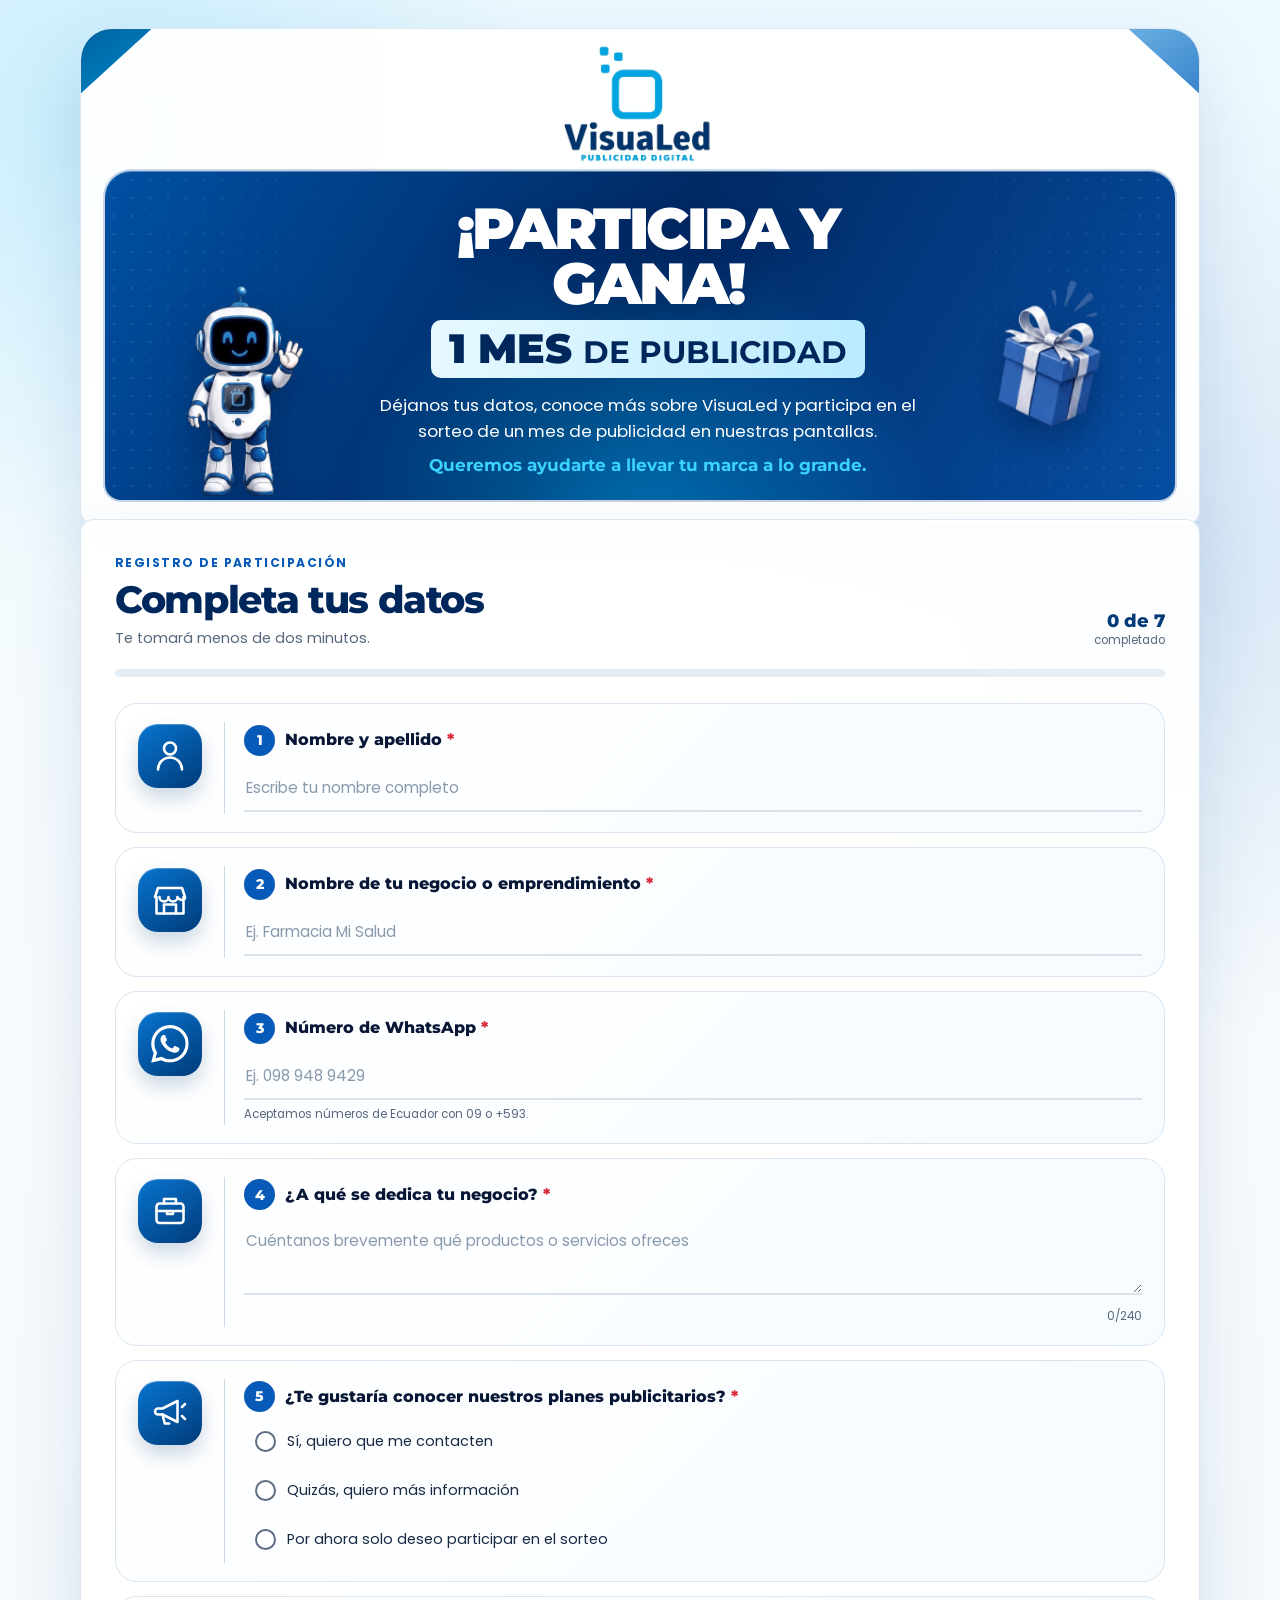
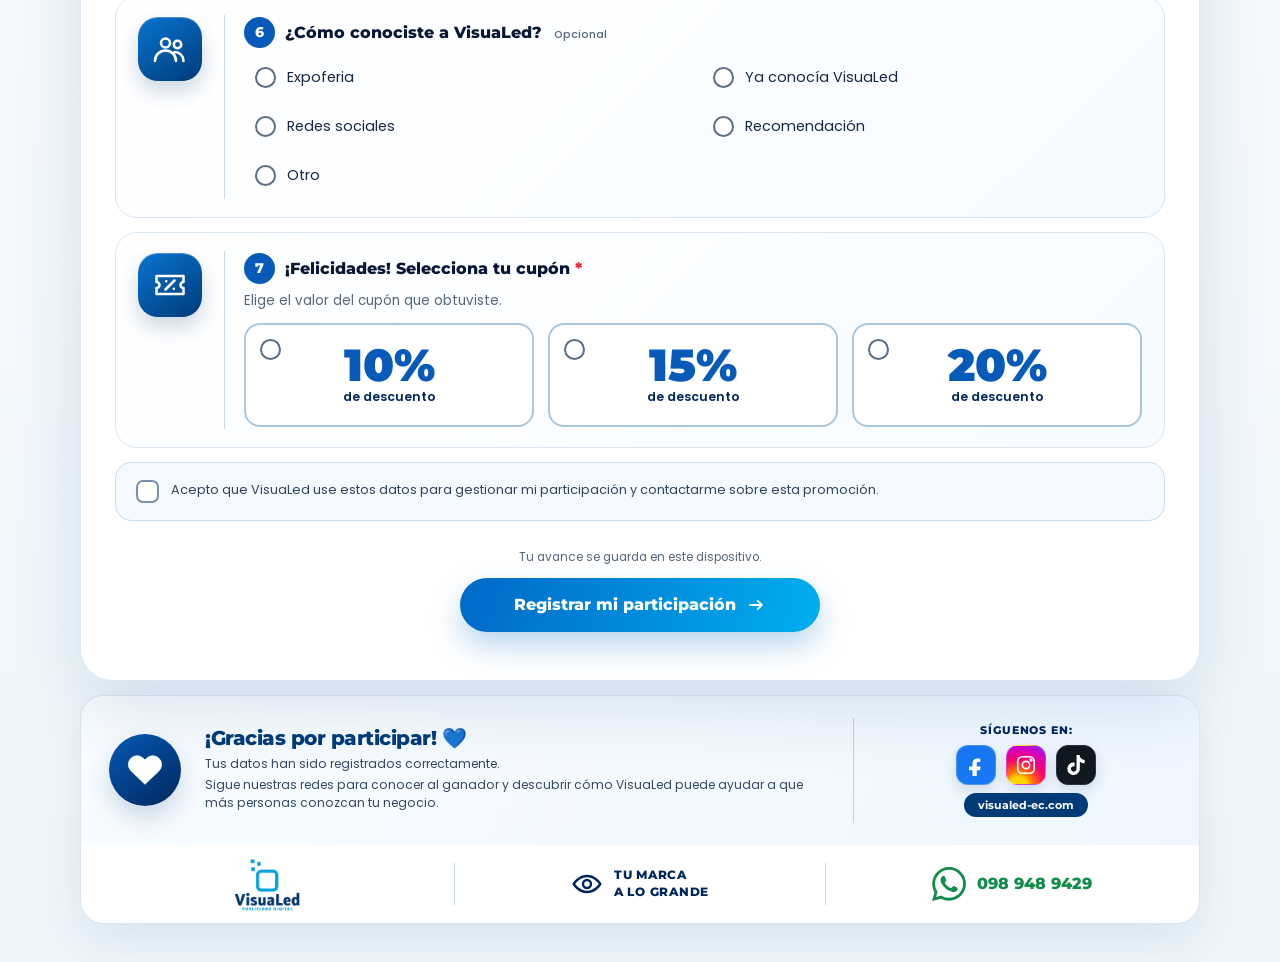
==== commit 501d19d2: "feat: implement raffle execution edge function and add end-to-end form submission testing suite" ====
--- a/Formulario/index.html
+++ b/Formulario/index.html
@@ -289,6 +289,8 @@
     </footer>
   </main>
 
+  <script src="crm/vendor/supabase-2.111.0.js" defer></script>
+  <script src="crm/config.js" defer></script>
   <script src="app.js" defer></script>
 </body>
 
--- a/Formulario/styles.css
+++ b/Formulario/styles.css
@@ -107,20 +107,20 @@
 
 .campaign::before {
   top: -80px;
-  left: -85px;
-  width: 250px;
-  height: 220px;
+  left: -72px;
+  width: 230px;
+  height: 210px;
   background: linear-gradient(145deg, var(--navy), var(--cyan));
-  clip-path: polygon(0 0, 100% 0, 20% 100%, 0 74%);
+  clip-path: polygon(0 0, 100% 0, 0 100%);
 }
 
 .campaign::after {
-  top: -70px;
-  right: -64px;
+  top: -80px;
+  right: -72px;
   width: 230px;
-  height: 230px;
+  height: 210px;
   background: linear-gradient(145deg, rgba(0, 174, 239, 0.35), var(--blue));
-  clip-path: polygon(32% 0, 100% 0, 100% 100%, 0 30%);
+  clip-path: polygon(0 0, 100% 0, 100% 100%);
 }
 
 .brand {
@@ -193,7 +193,8 @@
 }
 
 .campaign-character--mascot {
-  transform: translateY(10px);
+  transform: translateY(10px) scale(1.16);
+  transform-origin: bottom center;
 }
 
 .campaign-character--gift {
@@ -1152,18 +1153,21 @@
     border-radius: 24px 24px 12px 12px;
   }
 
-  .campaign::before {
+  .campaign::before,
+  .campaign::after {
     width: 150px;
     height: 150px;
     top: -54px;
+  }
+
+  .campaign::before {
     left: -58px;
+    clip-path: polygon(0 0, 100% 0, 0 100%);
   }
 
   .campaign::after {
-    width: 145px;
-    height: 145px;
-    top: -45px;
-    right: -48px;
+    right: -58px;
+    clip-path: polygon(0 0, 100% 0, 100% 100%);
   }
 
   .brand {
@@ -1192,6 +1196,7 @@
     grid-area: mascot;
     width: min(100%, 118px);
     justify-self: center;
+    transform: translateY(10px) scale(1.3);
   }
 
   .campaign-character--gift {
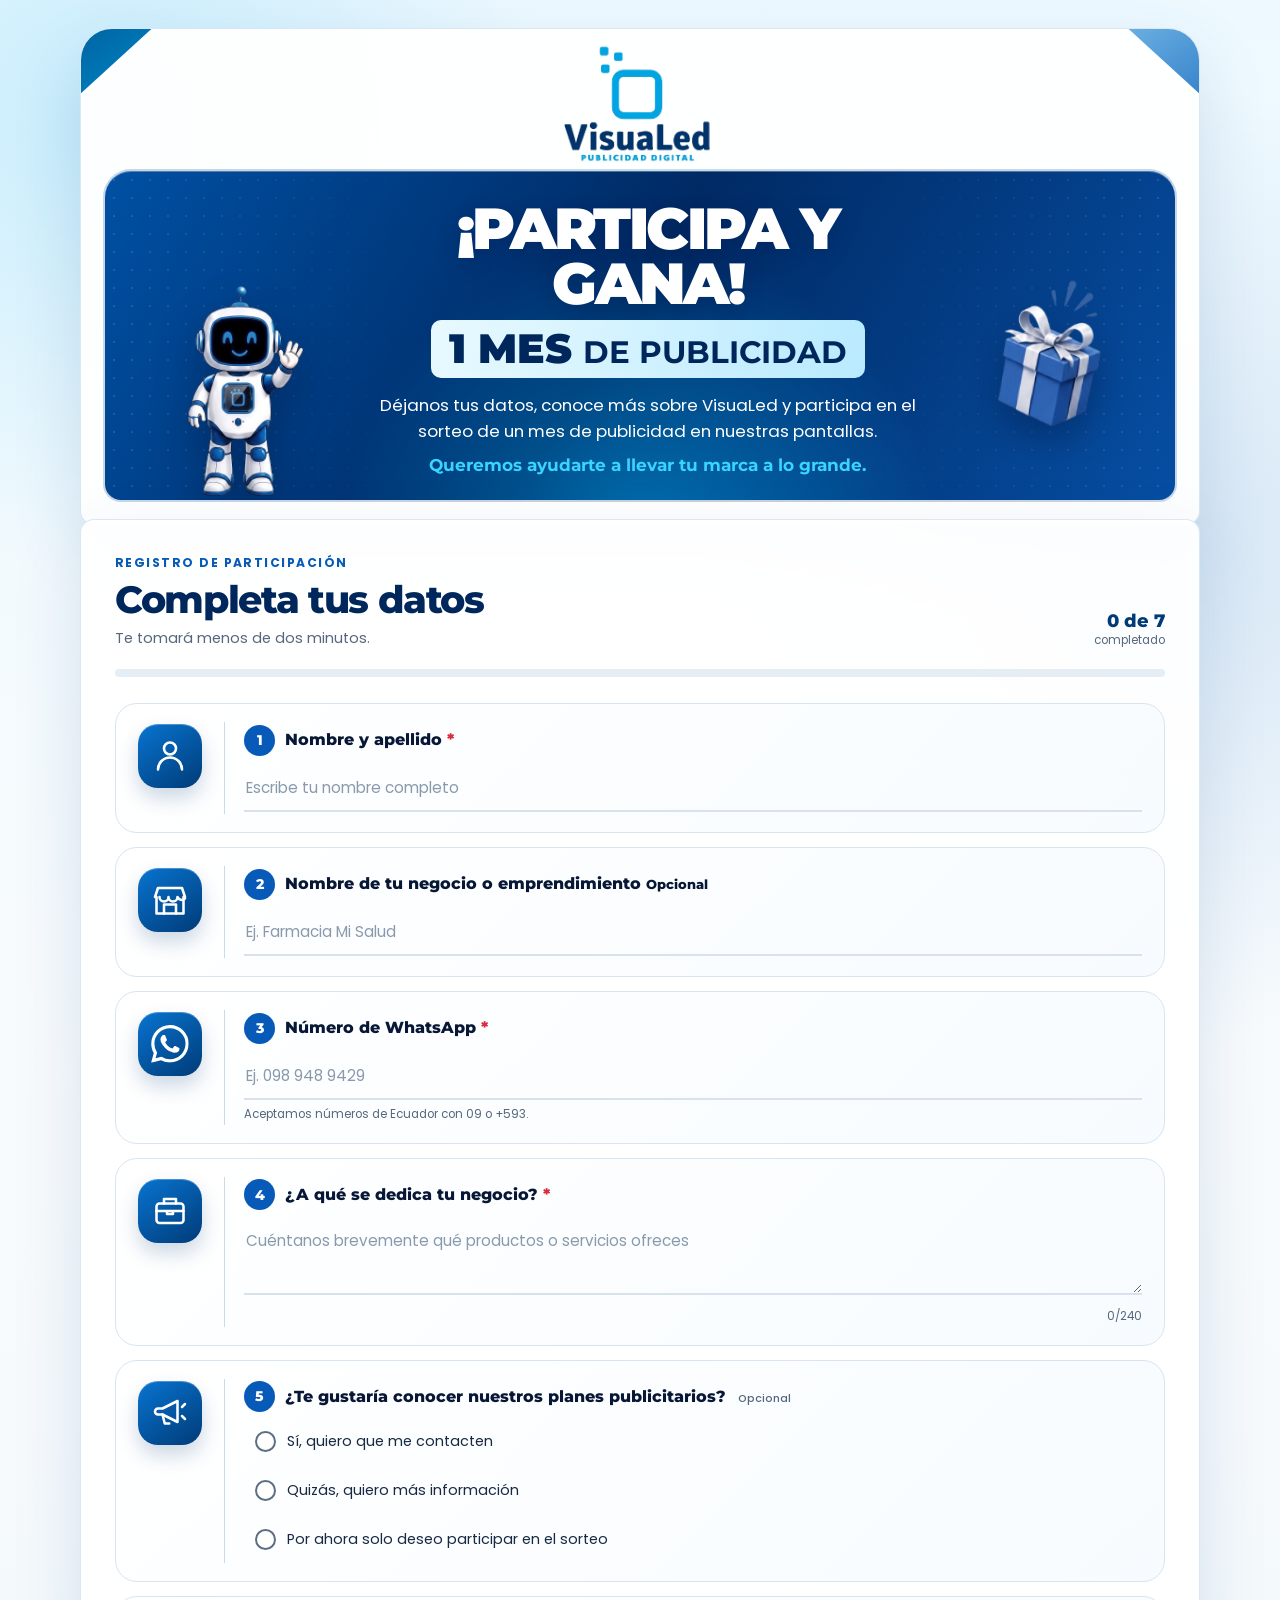
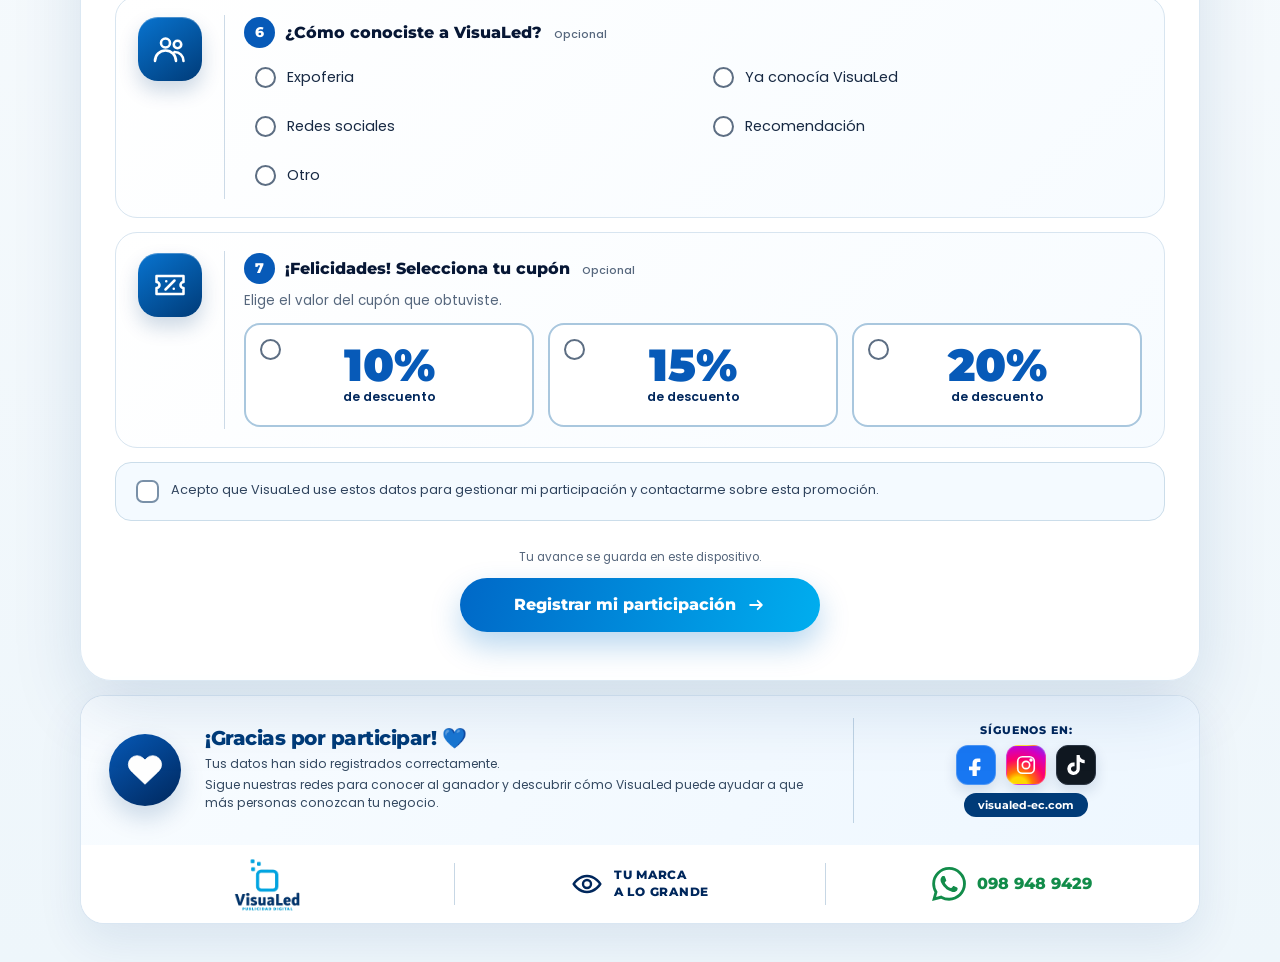
==== commit d3b7ccf1: "feat: make nonessential form fields optional" ====
--- a/Formulario/index.html
+++ b/Formulario/index.html
@@ -124,10 +124,10 @@
           <div class="question-content">
             <div class="question-heading">
               <span class="step-number">2</span>
-              <label for="businessName">Nombre de tu negocio o emprendimiento <em>*</em></label>
-              <span class="step-check" aria-hidden="true"><svg><use href="#icon-check"></use></svg></span>
-            </div>
-            <input id="businessName" name="business_name" type="text" minlength="2" maxlength="110" autocomplete="organization" placeholder="Ej. Farmacia Mi Salud" required aria-describedby="businessNameError">
+              <label for="businessName">Nombre de tu negocio o emprendimiento <small>Opcional</small></label>
+              <span class="step-check" aria-hidden="true"><svg><use href="#icon-check"></use></svg></span>
+            </div>
+            <input id="businessName" name="business_name" type="text" minlength="2" maxlength="110" autocomplete="organization" placeholder="Ej. Farmacia Mi Salud" aria-describedby="businessNameError">
             <p class="field-error" id="businessNameError"></p>
           </div>
         </section>
@@ -166,11 +166,11 @@
           <div class="question-content">
             <div class="question-heading">
               <span class="step-number">5</span>
-              <span class="question-label">¿Te gustaría conocer nuestros planes publicitarios? <em>*</em></span>
+              <span class="question-label">¿Te gustaría conocer nuestros planes publicitarios? <small>Opcional</small></span>
               <span class="step-check" aria-hidden="true"><svg><use href="#icon-check"></use></svg></span>
             </div>
             <div class="choice-list" role="radiogroup" aria-describedby="planInterestError">
-              <label class="choice-row"><input type="radio" name="plan_interest" value="contactar" required><span class="radio-mark"></span><span>Sí, quiero que me contacten</span></label>
+              <label class="choice-row"><input type="radio" name="plan_interest" value="contactar"><span class="radio-mark"></span><span>Sí, quiero que me contacten</span></label>
               <label class="choice-row"><input type="radio" name="plan_interest" value="informacion"><span class="radio-mark"></span><span>Quizás, quiero más información</span></label>
               <label class="choice-row"><input type="radio" name="plan_interest" value="solo_sorteo"><span class="radio-mark"></span><span>Por ahora solo deseo participar en el sorteo</span></label>
             </div>
@@ -203,12 +203,12 @@
           <div class="question-content">
             <div class="question-heading">
               <span class="step-number">7</span>
-              <span class="question-label">¡Felicidades! Selecciona tu cupón <em>*</em></span>
+              <span class="question-label">¡Felicidades! Selecciona tu cupón <small>Opcional</small></span>
               <span class="step-check" aria-hidden="true"><svg><use href="#icon-check"></use></svg></span>
             </div>
             <p class="coupon-help">Elige el valor del cupón que obtuviste.</p>
             <div class="coupon-grid" role="radiogroup" aria-describedby="couponError">
-              <label class="coupon-option"><input type="radio" name="coupon" value="10" required><span class="coupon-face"><span class="radio-mark"></span><strong>10%</strong><small>de descuento</small></span></label>
+              <label class="coupon-option"><input type="radio" name="coupon" value="10"><span class="coupon-face"><span class="radio-mark"></span><strong>10%</strong><small>de descuento</small></span></label>
               <label class="coupon-option"><input type="radio" name="coupon" value="15"><span class="coupon-face"><span class="radio-mark"></span><strong>15%</strong><small>de descuento</small></span></label>
               <label class="coupon-option"><input type="radio" name="coupon" value="20"><span class="coupon-face"><span class="radio-mark"></span><strong>20%</strong><small>de descuento</small></span></label>
             </div>
--- a/Formulario/styles.css
+++ b/Formulario/styles.css
@@ -867,6 +867,30 @@
   white-space: nowrap;
 }
 
+.summary-item--code {
+  grid-column: 1 / -1;
+  padding: 12px 14px;
+  border: 1px solid rgba(0, 174, 239, 0.32);
+  border-radius: 12px;
+  background: #ffffff;
+  text-align: center;
+}
+
+.summary-item--code small {
+  color: var(--blue);
+  font-weight: 700;
+  letter-spacing: 0.08em;
+  text-transform: uppercase;
+}
+
+.summary-item--code strong {
+  margin-top: 3px;
+  color: var(--navy);
+  font-family: "Montserrat", "Poppins", sans-serif;
+  font-size: 1.4rem;
+  letter-spacing: 0.08em;
+}
+
 .success-actions {
   display: flex;
   justify-content: center;
